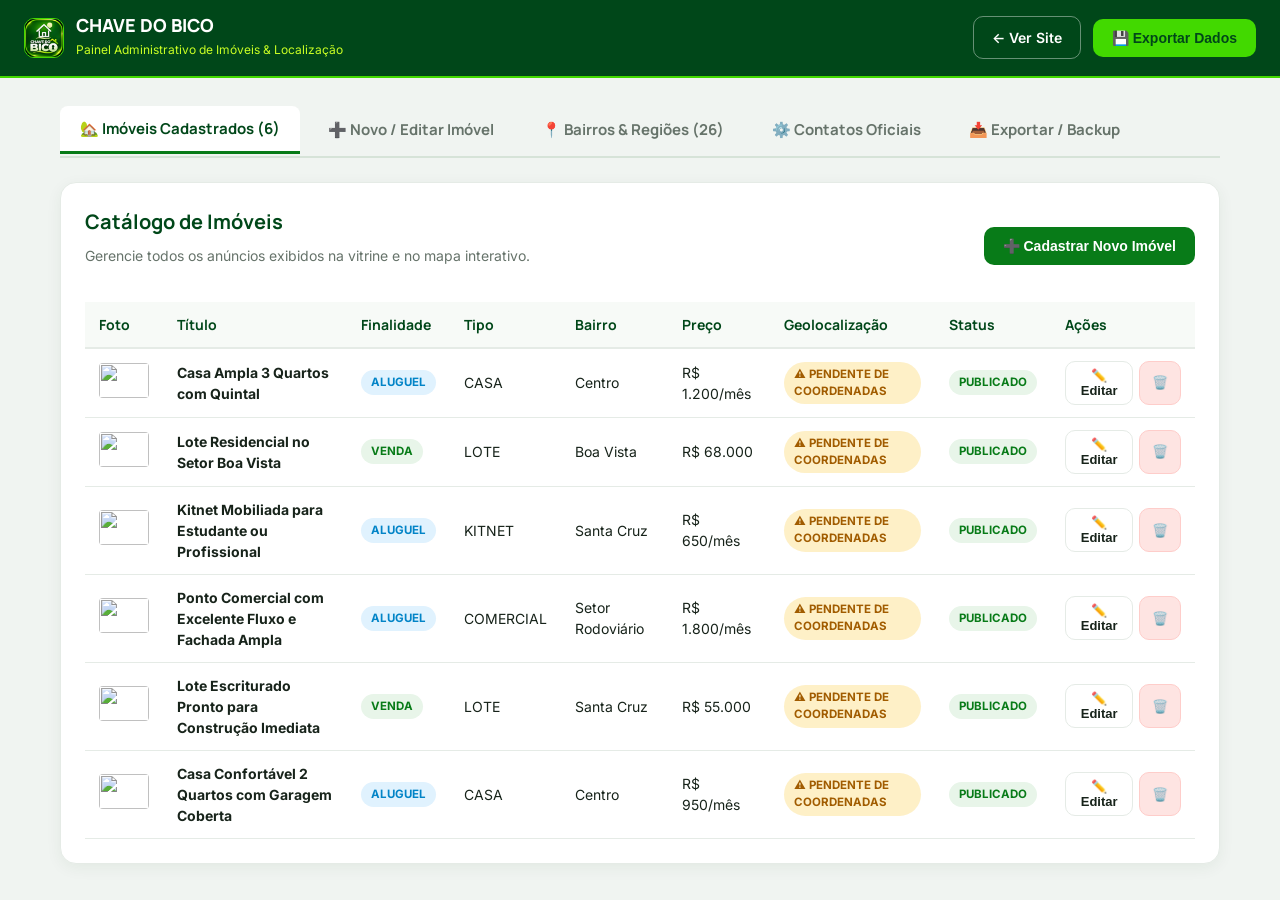
==== admin.html @ b58bea39 "feat: lancamento Chave do Bico - portal imobiliario completo" ====
<!DOCTYPE html>
<html lang="pt-BR">
<head>
  <meta charset="UTF-8">
  <meta name="viewport" content="width=device-width, initial-scale=1.0">
  <title>Painel Administrativo | CHAVE DO BICO</title>
  <meta name="robots" content="noindex, nofollow">
  <link rel="icon" type="image/jpeg" href="logo.jpg">

  <!-- Google Fonts: Manrope & Inter -->
  <link rel="preconnect" href="https://fonts.googleapis.com">
  <link rel="preconnect" href="https://fonts.gstatic.com" crossorigin>
  <link href="https://fonts.googleapis.com/css2?family=Inter:wght@400;500;600&family=Manrope:wght@600;700;800&display=swap" rel="stylesheet">

  <!-- Leaflet CSS para o mapa de marcação de coordenadas -->
  <link rel="stylesheet" href="https://unpkg.com/leaflet@1.9.4/dist/leaflet.css" crossorigin="">

  <style>
    :root {
      --brand-dark: #004719;
      --brand-primary: #087B18;
      --brand-accent: #42D900;
      --brand-accent-light: #C9FF24;
      --white: #FFFFFF;
      --surface-muted: #F7FAF7;
      --text-primary: #17231A;
      --text-secondary: #66736A;
      --border: #E5EBE6;
      --feedback-success: #087B18;
      --feedback-danger: #B42318;
      --feedback-warning: #A15C00;

      --font-heading: 'Manrope', -apple-system, BlinkMacSystemFont, 'Segoe UI', Roboto, sans-serif;
      --font-body: 'Inter', -apple-system, BlinkMacSystemFont, 'Segoe UI', Roboto, sans-serif;

      --radius-card: 16px;
      --radius-btn: 10px;
      --radius-input: 8px;
      --radius-pill: 9999px;
      --shadow-sm: 0 4px 16px rgba(0, 71, 25, 0.06);
      --shadow-hover: 0 12px 28px rgba(0, 71, 25, 0.12);
    }

    *, *::before, *::after { box-sizing: border-box; margin: 0; padding: 0; }
    body {
      font-family: var(--font-body);
      background-color: #F0F4F1;
      color: var(--text-primary);
      line-height: 1.5;
    }

    /* Topbar */
    .admin-header {
      background-color: var(--brand-dark);
      color: var(--white);
      padding: 16px 24px;
      display: flex;
      align-items: center;
      justify-content: space-between;
      border-bottom: 2px solid var(--brand-accent);
      position: sticky;
      top: 0;
      z-index: 1000;
    }
    .brand-group {
      display: flex;
      align-items: center;
      gap: 12px;
    }
    .brand-group img {
      width: 40px;
      height: 40px;
      border-radius: 10px;
      border: 1.5px solid var(--brand-accent);
    }
    .brand-group h1 {
      font-family: var(--font-heading);
      font-size: 18px;
      font-weight: 800;
      line-height: 1.1;
    }
    .brand-group span {
      font-size: 12px;
      color: var(--brand-accent-light);
    }
    .header-links {
      display: flex;
      gap: 12px;
      align-items: center;
    }

    /* Layout */
    .admin-container {
      max-width: 1200px;
      margin: 28px auto;
      padding: 0 20px;
    }

    /* Tabs */
    .admin-tabs {
      display: flex;
      gap: 8px;
      margin-bottom: 24px;
      border-bottom: 2px solid #D6E3D8;
      overflow-x: auto;
      padding-bottom: 2px;
    }
    .tab-btn {
      background: none;
      border: none;
      font-family: var(--font-heading);
      font-size: 15px;
      font-weight: 700;
      color: var(--text-secondary);
      padding: 12px 20px;
      cursor: pointer;
      border-radius: 8px 8px 0 0;
      transition: all 0.2s ease;
      white-space: nowrap;
    }
    .tab-btn:hover { color: var(--brand-primary); background-color: rgba(8, 123, 24, 0.05); }
    .tab-btn.active {
      color: var(--brand-dark);
      background-color: var(--white);
      border-bottom: 3px solid var(--brand-primary);
    }

    /* Panels */
    .tab-panel { display: none; }
    .tab-panel.active { display: block; }

    .card {
      background-color: var(--white);
      border-radius: var(--radius-card);
      border: 1px solid var(--border);
      padding: 24px;
      box-shadow: var(--shadow-sm);
      margin-bottom: 24px;
    }
    .card h2 {
      font-family: var(--font-heading);
      font-size: 20px;
      color: var(--brand-dark);
      margin-bottom: 8px;
    }
    .card p.sub {
      font-size: 14px;
      color: var(--text-secondary);
      margin-bottom: 20px;
    }

    /* Buttons */
    .btn {
      display: inline-flex;
      align-items: center;
      gap: 8px;
      padding: 10px 18px;
      font-size: 14px;
      font-weight: 600;
      border-radius: var(--radius-btn);
      border: 1px solid transparent;
      cursor: pointer;
      text-decoration: none;
      transition: all 0.2s ease;
    }
    .btn-primary { background-color: var(--brand-primary); color: var(--white); }
    .btn-primary:hover { background-color: #066313; }
    .btn-accent { background-color: var(--brand-accent); color: var(--brand-dark); font-weight: 700; }
    .btn-accent:hover { background-color: #3bcf00; }
    .btn-danger { background-color: #FEE4E2; color: var(--feedback-danger); border-color: #FECDCA; }
    .btn-danger:hover { background-color: var(--feedback-danger); color: var(--white); }
    .btn-outline { background: transparent; border-color: var(--border); color: var(--text-primary); }
    .btn-outline:hover { border-color: var(--brand-primary); color: var(--brand-primary); }
    .btn-sm { padding: 6px 12px; font-size: 13px; }

    /* Forms */
    .form-grid {
      display: grid;
      grid-template-columns: repeat(3, 1fr);
      gap: 16px;
      margin-bottom: 16px;
    }
    .form-group {
      display: flex;
      flex-direction: column;
      gap: 6px;
    }
    .form-group.col-span-2 { grid-column: span 2; }
    .form-group.col-span-3 { grid-column: span 3; }
    label {
      font-size: 13px;
      font-weight: 600;
      color: var(--text-primary);
    }
    input, select, textarea {
      padding: 10px 12px;
      font-size: 14px;
      font-family: inherit;
      border: 1.5px solid var(--border);
      border-radius: var(--radius-input);
      background-color: var(--surface-muted);
    }
    input:focus, select:focus, textarea:focus {
      outline: none;
      border-color: var(--brand-primary);
      background-color: var(--white);
    }
    .help-text {
      font-size: 12px;
      color: var(--text-secondary);
    }

    /* Map in Admin */
    #admin-map {
      width: 100%;
      height: 320px;
      border-radius: var(--radius-input);
      border: 1.5px solid var(--border);
      margin-top: 8px;
    }

    /* Table */
    .table-responsive {
      overflow-x: auto;
    }
    table {
      width: 100%;
      border-collapse: collapse;
      text-align: left;
      font-size: 14px;
    }
    th {
      background-color: var(--surface-muted);
      color: var(--brand-dark);
      font-family: var(--font-heading);
      font-weight: 700;
      padding: 12px 14px;
      border-bottom: 2px solid var(--border);
    }
    td {
      padding: 12px 14px;
      border-bottom: 1px solid var(--border);
      vertical-align: middle;
    }
    tr:hover td { background-color: #FAFDFB; }

    /* Badges */
    .badge {
      display: inline-block;
      padding: 4px 10px;
      border-radius: var(--radius-pill);
      font-size: 11.5px;
      font-weight: 700;
      text-transform: uppercase;
    }
    .badge-success { background-color: #E8F5E9; color: var(--brand-primary); }
    .badge-warning { background-color: #FEF0C7; color: var(--feedback-warning); }
    .badge-danger { background-color: #FEE4E2; color: var(--feedback-danger); }
    .badge-info { background-color: #E0F2FE; color: #0284C7; }

    /* Code export box */
    .code-box {
      width: 100%;
      height: 280px;
      font-family: 'Consolas', monospace;
      font-size: 12.5px;
      padding: 14px;
      background-color: #1A241C;
      color: #A3E635;
      border-radius: var(--radius-input);
      border: 1px solid var(--border);
      resize: vertical;
    }

    /* Toast */
    #toast {
      position: fixed;
      bottom: 24px;
      right: 24px;
      background-color: var(--brand-dark);
      color: var(--white);
      padding: 14px 22px;
      border-radius: 10px;
      border-left: 5px solid var(--brand-accent);
      box-shadow: var(--shadow-hover);
      display: none;
      z-index: 2000;
      font-weight: 600;
    }

    @media (max-width: 900px) {
      .form-grid { grid-template-columns: 1fr; }
      .form-group.col-span-2, .form-group.col-span-3 { grid-column: span 1; }
    }
  </style>
</head>
<body>

  <header class="admin-header">
    <div class="brand-group">
      <img src="logo.jpg" alt="Logo">
      <div>
        <h1>CHAVE DO BICO</h1>
        <span>Painel Administrativo de Imóveis & Localização</span>
      </div>
    </div>
    <div class="header-links">
      <a href="index.html" class="btn btn-outline" style="color: #fff; border-color: rgba(255,255,255,0.4);">
        ← Ver Site
      </a>
      <button type="button" class="btn btn-accent" id="btn-exportar-topo">
        💾 Exportar Dados
      </button>
    </div>
  </header>

  <main class="admin-container">
    <!-- Abas -->
    <nav class="admin-tabs" role="tablist">
      <button class="tab-btn active" data-tab="tab-imoveis">🏡 Imóveis Cadastrados (<span id="contagem-imoveis">0</span>)</button>
      <button class="tab-btn" data-tab="tab-novo">➕ Novo / Editar Imóvel</button>
      <button class="tab-btn" data-tab="tab-bairros">📍 Bairros & Regiões (<span id="contagem-bairros">0</span>)</button>
      <button class="tab-btn" data-tab="tab-config">⚙️ Contatos Oficiais</button>
      <button class="tab-btn" data-tab="tab-exportar">📥 Exportar / Backup</button>
    </nav>

    <!-- TAB 1: LISTA DE IMÓVEIS -->
    <section id="tab-imoveis" class="tab-panel active">
      <div class="card">
        <div style="display: flex; justify-content: space-between; align-items: center; margin-bottom: 16px; flex-wrap: wrap; gap: 12px;">
          <div>
            <h2>Catálogo de Imóveis</h2>
            <p class="sub">Gerencie todos os anúncios exibidos na vitrine e no mapa interativo.</p>
          </div>
          <button type="button" class="btn btn-primary" id="btn-abrir-novo">
            ➕ Cadastrar Novo Imóvel
          </button>
        </div>

        <div class="table-responsive">
          <table>
            <thead>
              <tr>
                <th>Foto</th>
                <th>Título</th>
                <th>Finalidade</th>
                <th>Tipo</th>
                <th>Bairro</th>
                <th>Preço</th>
                <th>Geolocalização</th>
                <th>Status</th>
                <th>Ações</th>
              </tr>
            </thead>
            <tbody id="tabela-imoveis-corpo"></tbody>
          </table>
        </div>
      </div>
    </section>

    <!-- TAB 2: NOVO / EDITAR IMÓVEL -->
    <section id="tab-novo" class="tab-panel">
      <div class="card">
        <h2 id="form-titulo">Cadastrar Novo Imóvel</h2>
        <p class="sub">Preencha os dados abaixo e clique no mapa para definir as coordenadas do imóvel.</p>

        <form id="form-imovel">
          <input type="hidden" id="imovel-id">

          <div class="form-grid">
            <div class="form-group col-span-2">
              <label for="campo-titulo">Título Descritivo do Imóvel *</label>
              <input type="text" id="campo-titulo" required placeholder="Ex: Casa Ampla 3 Quartos com Quintal">
            </div>

            <div class="form-group">
              <label for="campo-finalidade">Finalidade *</label>
              <select id="campo-finalidade" required>
                <option value="ALUGUEL">Aluguel</option>
                <option value="VENDA">Venda</option>
              </select>
            </div>

            <div class="form-group">
              <label for="campo-tipo">Tipo de Imóvel *</label>
              <select id="campo-tipo" required>
                <option value="CASA">Casa</option>
                <option value="APARTAMENTO">Apartamento</option>
                <option value="LOTE">Lote / Terreno</option>
                <option value="KITNET">Kitnet</option>
                <option value="COMERCIAL">Ponto Comercial</option>
              </select>
            </div>

            <div class="form-group">
              <label for="campo-bairro">Bairro em Augustinópolis *</label>
              <select id="campo-bairro" required></select>
            </div>

            <div class="form-group">
              <label for="campo-cidade">Cidade / UF</label>
              <input type="text" id="campo-cidade" value="Augustinópolis - TO" readonly>
            </div>

            <div class="form-group">
              <label for="campo-preco">Preço Exibido</label>
              <input type="text" id="campo-preco" placeholder="Ex: R$ 1.200/mês ou R$ 68.000">
            </div>

            <div class="form-group">
              <label for="campo-preco-numero">Valor Numérico (para filtros)</label>
              <input type="number" id="campo-preco-numero" placeholder="Ex: 1200 ou 68000" min="0">
              <span class="help-text">Opcional. Usado para filtros por faixa de preço.</span>
            </div>

            <div class="form-group">
              <label for="campo-exibir-preco">Exibir Preço Publicamente?</label>
              <select id="campo-exibir-preco">
                <option value="true">Sim, exibir preço</option>
                <option value="false">Não, sob consulta</option>
              </select>
            </div>

            <div class="form-group">
              <label for="campo-quartos">Quartos</label>
              <input type="number" id="campo-quartos" min="0" placeholder="Ex: 3 (ou deixe vazio)">
            </div>

            <div class="form-group">
              <label for="campo-banheiros">Banheiros</label>
              <input type="number" id="campo-banheiros" min="0" placeholder="Ex: 2">
            </div>

            <div class="form-group">
              <label for="campo-area">Área / Metragem</label>
              <input type="text" id="campo-area" placeholder="Ex: 140 m² ou 360 m² (12x30)">
            </div>

            <div class="form-group col-span-2">
              <label for="campo-imagem">URL da Fotografia Principal</label>
              <input type="url" id="campo-imagem" placeholder="https://exemplo.com/foto.jpg">
            </div>

            <div class="form-group">
              <label for="campo-publicado">Situação do Anúncio</label>
              <select id="campo-publicado">
                <option value="true">Publicado (Visível no site e mapa)</option>
                <option value="false">Rascunho / Pausado</option>
              </select>
            </div>

            <div class="form-group col-span-3">
              <label>Localização Geográfica no Mapa (Clique no mapa para marcar a posição):</label>
              <div id="admin-map"></div>
              <span class="help-text">Dica: Dê zoom no mapa e clique próximo ao local do imóvel para capturar as coordenadas automaticamente.</span>
            </div>

            <div class="form-group">
              <label for="campo-lat">Latitude</label>
              <input type="text" id="campo-lat" placeholder="Ex: -5.4686">
            </div>

            <div class="form-group">
              <label for="campo-lng">Longitude</label>
              <input type="text" id="campo-lng" placeholder="Ex: -47.8867">
            </div>

            <div class="form-group">
              <label for="campo-precisao">Política de Privacidade de Localização *</label>
              <select id="campo-precisao" required>
                <option value="aproximada">Aproximada (Recomendado — protege a privacidade do proprietário)</option>
                <option value="exata">Exata (Apenas se expressamente autorizado)</option>
              </select>
              <span class="help-text">Por padrão, a localização aproximada desenha um raio protetor sem revelar a casa exata.</span>
            </div>
          </div>

          <div style="display: flex; gap: 12px; margin-top: 12px;">
            <button type="submit" class="btn btn-primary" id="btn-salvar-imovel">💾 Salvar Imóvel</button>
            <button type="button" class="btn btn-outline" id="btn-cancelar-edicao">Cancelar</button>
          </div>
        </form>
      </div>
    </section>

    <!-- TAB 3: BAIRROS E REGIÕES -->
    <section id="tab-bairros" class="tab-panel">
      <div class="card">
        <h2>Bairros e Regiões de Augustinópolis</h2>
        <p class="sub">Organize as regiões e bairros disponíveis na busca e no guia de localidades.</p>

        <form id="form-novo-bairro" style="display: flex; gap: 12px; align-items: flex-end; margin-bottom: 24px; flex-wrap: wrap;">
          <div class="form-group" style="flex: 1; min-width: 200px;">
            <label for="novo-bairro-nome">Nome do Bairro</label>
            <input type="text" id="novo-bairro-nome" placeholder="Ex: Bairro Universitário" required>
          </div>
          <div class="form-group" style="width: 200px;">
            <label for="novo-bairro-regiao">Região</label>
            <select id="novo-bairro-regiao" required>
              <option value="sul">Região Sul</option>
              <option value="norte">Região Norte</option>
              <option value="oeste">Região Oeste</option>
              <option value="leste">Região Leste</option>
              <option value="a-validar">Localidades a validar</option>
            </select>
          </div>
          <button type="submit" class="btn btn-primary">➕ Adicionar Bairro</button>
        </form>

        <div class="table-responsive">
          <table>
            <thead>
              <tr>
                <th>Bairro</th>
                <th>Região</th>
                <th>Status</th>
                <th>Ações</th>
              </tr>
            </thead>
            <tbody id="tabela-bairros-corpo"></tbody>
          </table>
        </div>
      </div>
    </section>

    <!-- TAB 4: CONTATOS OFICIAIS -->
    <section id="tab-config" class="tab-panel">
      <div class="card">
        <h2>Dados Institucionais e Contato Oficial</h2>
        <p class="sub">Centralize as informações oficiais da marca CHAVE DO BICO que aparecem em todo o site.</p>

        <form id="form-config">
          <div class="form-grid">
            <div class="form-group">
              <label for="cfg-whatsapp">WhatsApp Oficial (somente dígitos)</label>
              <input type="text" id="cfg-whatsapp" required>
              <span class="help-text">Ex: 5563999630980</span>
            </div>
            <div class="form-group">
              <label for="cfg-whatsapp-txt">WhatsApp Exibição Formatada</label>
              <input type="text" id="cfg-whatsapp-txt" required>
              <span class="help-text">Ex: (63) 99963-0980</span>
            </div>
            <div class="form-group">
              <label for="cfg-email">E-mail Oficial</label>
              <input type="email" id="cfg-email" required>
            </div>
            <div class="form-group">
              <label for="cfg-cidade">Cidade de Atuação</label>
              <input type="text" id="cfg-cidade" required>
            </div>
            <div class="form-group">
              <label for="cfg-regiao">Região Geográfica</label>
              <input type="text" id="cfg-regiao" required>
            </div>
          </div>
          <button type="submit" class="btn btn-primary">💾 Salvar Configurações</button>
        </form>
      </div>
    </section>

    <!-- TAB 5: EXPORTAR E BACKUP -->
    <section id="tab-exportar" class="tab-panel">
      <div class="card">
        <h2>Exportação de Dados (`site-data.js`)</h2>
        <p class="sub">
          Como este site opera em modo estático de alta performance, todas as alterações podem ser salvas no <strong>localStorage</strong> do seu navegador e baixadas como o arquivo oficial <code>data/site-data.js</code>.
        </p>

        <div style="display: flex; gap: 12px; margin-bottom: 16px;">
          <button type="button" class="btn btn-primary" id="btn-baixar-js">📥 Baixar Arquivo site-data.js</button>
          <button type="button" class="btn btn-outline" id="btn-copiar-js">📋 Copiar Código</button>
          <button type="button" class="btn btn-danger" id="btn-resetar-padrao" style="margin-left: auto;">⚠️ Restaurar Padrões</button>
        </div>

        <textarea class="code-box" id="codigo-exportacao" readonly></textarea>
      </div>
    </section>
  </main>

  <div id="toast">Alterações salvas com sucesso!</div>

  <!-- Leaflet JS -->
  <script src="https://unpkg.com/leaflet@1.9.4/dist/leaflet.js" crossorigin=""></script>
  <!-- Dados Base do Site -->
  <script src="data/site-data.js"></script>

  <script>
    // Recupera dados do localStorage ou usa o site-data.js inicial
    let DB = null;
    const STORAGE_KEY = 'CHAVE_DO_BICO_LOCAL_DATA';

    function carregarDados() {
      const salvo = localStorage.getItem(STORAGE_KEY);
      if (salvo) {
        try {
          DB = JSON.parse(salvo);
        } catch(e) {
          DB = window.CHAVE_DO_BICO_DATA;
        }
      } else {
        DB = window.CHAVE_DO_BICO_DATA;
      }
    }

    function salvarDados(silencioso = false) {
      localStorage.setItem(STORAGE_KEY, JSON.stringify(DB));
      gerarExportacao();
      atualizarContadores();
      if (!silencioso) {
        mostrarToast('Alterações salvas no navegador!');
      }
    }

    function mostrarToast(msg) {
      const t = document.getElementById('toast');
      t.textContent = msg;
      t.style.display = 'block';
      setTimeout(() => { t.style.display = 'none'; }, 3000);
    }

    // Inicialização do Mapa Administrativo
    let adminMap = null;
    let adminMarker = null;

    function initAdminMap() {
      if (adminMap) return;
      const centro = DB.config.mapaCentro || { lat: -5.4686, lng: -47.8867, zoom: 14 };
      adminMap = L.map('admin-map').setView([centro.lat, centro.lng], 14);

      L.tileLayer('https://{s}.tile.openstreetmap.org/{z}/{x}/{y}.png', {
        maxZoom: 19,
        attribution: '&copy; OpenStreetMap'
      }).addTo(adminMap);

      adminMap.on('click', function(e) {
        const lat = e.latlng.lat.toFixed(6);
        const lng = e.latlng.lng.toFixed(6);
        document.getElementById('campo-lat').value = lat;
        document.getElementById('campo-lng').value = lng;
        posicionarMarcador(lat, lng);
      });
    }

    function posicionarMarcador(lat, lng) {
      if (!adminMap) return;
      if (adminMarker) adminMap.removeLayer(adminMarker);
      adminMarker = L.marker([lat, lng]).addTo(adminMap);
      adminMap.panTo([lat, lng]);
    }

    // Navegação por Abas
    document.querySelectorAll('.tab-btn').forEach(btn => {
      btn.addEventListener('click', () => {
        document.querySelectorAll('.tab-btn').forEach(b => b.classList.remove('active'));
        document.querySelectorAll('.tab-panel').forEach(p => p.classList.remove('active'));
        btn.classList.add('active');
        const targetId = btn.getAttribute('data-tab');
        document.getElementById(targetId).classList.add('active');

        if (targetId === 'tab-novo') {
          setTimeout(() => {
            initAdminMap();
            adminMap.invalidateSize();
          }, 150);
        }
      });
    });

    document.getElementById('btn-abrir-novo').addEventListener('click', () => {
      limparFormularioImovel();
      document.querySelector('[data-tab="tab-novo"]').click();
    });

    // Renderizar Tabela de Imóveis
    function renderTabelaImoveis() {
      const corpo = document.getElementById('tabela-imoveis-corpo');
      corpo.innerHTML = '';

      DB.imoveis.forEach(imovel => {
        const temCoord = imovel.latitude && imovel.longitude;
        const tr = document.createElement('tr');
        tr.innerHTML = `
          <td><img src="${imovel.imagem || 'logo.jpg'}" style="width: 50px; height: 35px; object-fit: cover; border-radius: 4px;"></td>
          <td><strong>${imovel.titulo}</strong></td>
          <td><span class="badge ${imovel.finalidade === 'VENDA' ? 'badge-success' : 'badge-info'}">${imovel.finalidade}</span></td>
          <td>${imovel.tipo}</td>
          <td>${imovel.bairro}</td>
          <td>${imovel.preco || 'Sob consulta'}</td>
          <td>
            ${temCoord 
              ? `<span class="badge badge-success">📍 ${imovel.precisaoLocalizacao === 'exata' ? 'Exata' : 'Aproximada'}</span>`
              : `<span class="badge badge-warning">⚠️ Pendente de Coordenadas</span>`}
          </td>
          <td>
            <span class="badge ${imovel.publicado !== false ? 'badge-success' : 'badge-danger'}">
              ${imovel.publicado !== false ? 'Publicado' : 'Pausado'}
            </span>
          </td>
          <td>
            <div style="display: flex; gap: 6px;">
              <button type="button" class="btn btn-outline btn-sm" onclick="editarImovel(${imovel.id})">✏️ Editar</button>
              <button type="button" class="btn btn-danger btn-sm" onclick="excluirImovel(${imovel.id})">🗑️</button>
            </div>
          </td>
        `;
        corpo.appendChild(tr);
      });
      atualizarContadores();
    }

    // Preencher Select de Bairros no Form
    function popularSelectBairros() {
      const select = document.getElementById('campo-bairro');
      select.innerHTML = '<option value="">Selecione o bairro...</option>';
      DB.bairros.filter(b => b.ativo !== false).sort((a,b) => a.nome.localeCompare(b.nome)).forEach(b => {
        const opt = document.createElement('option');
        opt.value = b.nome;
        opt.textContent = b.nome;
        select.appendChild(opt);
      });
    }

    // Formulário de Imóvel (Salvar / Editar)
    document.getElementById('form-imovel').addEventListener('submit', function(e) {
      e.preventDefault();
      const id = document.getElementById('imovel-id').value;
      const latVal = document.getElementById('campo-lat').value.trim();
      const lngVal = document.getElementById('campo-lng').value.trim();

      const dados = {
        titulo: document.getElementById('campo-titulo').value.trim(),
        finalidade: document.getElementById('campo-finalidade').value,
        tipo: document.getElementById('campo-tipo').value,
        bairro: document.getElementById('campo-bairro').value,
        cidade: 'Augustinópolis - TO',
        preco: document.getElementById('campo-preco').value.trim(),
        precoNumero: document.getElementById('campo-preco-numero').value ? Number(document.getElementById('campo-preco-numero').value) : null,
        exibirPreco: document.getElementById('campo-exibir-preco').value === 'true',
        quartos: document.getElementById('campo-quartos').value ? Number(document.getElementById('campo-quartos').value) : null,
        banheiros: document.getElementById('campo-banheiros').value ? Number(document.getElementById('campo-banheiros').value) : null,
        area: document.getElementById('campo-area').value.trim(),
        imagem: document.getElementById('campo-imagem').value.trim() || 'https://images.unsplash.com/photo-1568605117036-5fe5e7bab0b7?auto=format&fit=crop&w=800&q=80',
        publicado: document.getElementById('campo-publicado').value === 'true',
        latitude: latVal ? Number(latVal) : null,
        longitude: lngVal ? Number(lngVal) : null,
        precisaoLocalizacao: document.getElementById('campo-precisao').value
      };

      if (id) {
        const idx = DB.imoveis.findIndex(i => String(i.id) === String(id));
        if (idx >= 0) {
          DB.imoveis[idx] = { ...DB.imoveis[idx], ...dados };
        }
      } else {
        DB.imoveis.unshift({
          id: Date.now(),
          ...dados
        });
      }

      salvarDados();
      renderTabelaImoveis();
      limparFormularioImovel();
      document.querySelector('[data-tab="tab-imoveis"]').click();
    });

    window.editarImovel = function(id) {
      const imovel = DB.imoveis.find(i => String(i.id) === String(id));
      if (!imovel) return;

      document.getElementById('imovel-id').value = imovel.id;
      document.getElementById('form-titulo').textContent = `Editar Imóvel #${imovel.id}`;
      document.getElementById('campo-titulo').value = imovel.titulo || '';
      document.getElementById('campo-finalidade').value = imovel.finalidade || 'ALUGUEL';
      document.getElementById('campo-tipo').value = imovel.tipo || 'CASA';
      document.getElementById('campo-bairro').value = imovel.bairro || '';
      document.getElementById('campo-preco').value = imovel.preco || '';
      document.getElementById('campo-preco-numero').value = imovel.precoNumero || '';
      document.getElementById('campo-exibir-preco').value = String(imovel.exibirPreco !== false);
      document.getElementById('campo-quartos').value = imovel.quartos || '';
      document.getElementById('campo-banheiros').value = imovel.banheiros || '';
      document.getElementById('campo-area').value = imovel.area || '';
      document.getElementById('campo-imagem').value = imovel.imagem || '';
      document.getElementById('campo-publicado').value = String(imovel.publicado !== false);
      document.getElementById('campo-lat').value = imovel.latitude || '';
      document.getElementById('campo-lng').value = imovel.longitude || '';
      document.getElementById('campo-precisao').value = imovel.precisaoLocalizacao || 'aproximada';

      document.querySelector('[data-tab="tab-novo"]').click();

      setTimeout(() => {
        if (imovel.latitude && imovel.longitude) {
          posicionarMarcador(imovel.latitude, imovel.longitude);
        }
      }, 200);
    };

    window.excluirImovel = function(id) {
      if (confirm('Deseja realmente excluir este anúncio?')) {
        DB.imoveis = DB.imoveis.filter(i => String(i.id) !== String(id));
        salvarDados();
        renderTabelaImoveis();
      }
    };

    function limparFormularioImovel() {
      document.getElementById('form-imovel').reset();
      document.getElementById('imovel-id').value = '';
      document.getElementById('form-titulo').textContent = 'Cadastrar Novo Imóvel';
      if (adminMarker && adminMap) {
        adminMap.removeLayer(adminMarker);
        adminMarker = null;
      }
    }
    document.getElementById('btn-cancelar-edicao').addEventListener('click', () => {
      limparFormularioImovel();
      document.querySelector('[data-tab="tab-imoveis"]').click();
    });

    // Bairros
    function renderTabelaBairros() {
      const corpo = document.getElementById('tabela-bairros-corpo');
      corpo.innerHTML = '';
      DB.bairros.forEach(b => {
        const tr = document.createElement('tr');
        tr.innerHTML = `
          <td><strong>${b.nome}</strong></td>
          <td>${b.regiao.toUpperCase()}</td>
          <td><span class="badge ${b.ativo !== false ? 'badge-success' : 'badge-danger'}">${b.ativo !== false ? 'Ativo' : 'Inativo'}</span></td>
          <td>
            <button type="button" class="btn btn-outline btn-sm" onclick="toggleBairro('${b.id}')">
              ${b.ativo !== false ? 'Desativar' : 'Ativar'}
            </button>
          </td>
        `;
        corpo.appendChild(tr);
      });
      atualizarContadores();
    }

    window.toggleBairro = function(id) {
      const b = DB.bairros.find(x => x.id === id);
      if (b) {
        b.ativo = (b.ativo === false) ? true : false;
        salvarDados();
        renderTabelaBairros();
        popularSelectBairros();
      }
    };

    document.getElementById('form-novo-bairro').addEventListener('submit', function(e) {
      e.preventDefault();
      const nome = document.getElementById('novo-bairro-nome').value.trim();
      const regiao = document.getElementById('novo-bairro-regiao').value;
      if (!nome) return;

      const id = nome.toLowerCase().normalize('NFD').replace(/[\u0300-\u036f]/g, '').replace(/[^a-z0-9]/g, '-');
      DB.bairros.push({
        id: id,
        nome: nome,
        regiao: regiao,
        ativo: true,
        validado: true
      });
      salvarDados();
      renderTabelaBairros();
      popularSelectBairros();
      document.getElementById('novo-bairro-nome').value = '';
    });

    // Configurações
    function carregarConfiguracoes() {
      const cfg = DB.config;
      document.getElementById('cfg-whatsapp').value = cfg.whatsappNumero || '';
      document.getElementById('cfg-whatsapp-txt').value = cfg.whatsappExibicao || '';
      document.getElementById('cfg-email').value = cfg.email || '';
      document.getElementById('cfg-cidade').value = cfg.cidade || '';
      document.getElementById('cfg-regiao').value = cfg.regiaoGeografica || '';
    }

    document.getElementById('form-config').addEventListener('submit', function(e) {
      e.preventDefault();
      DB.config.whatsappNumero = document.getElementById('cfg-whatsapp').value.trim();
      DB.config.whatsappExibicao = document.getElementById('cfg-whatsapp-txt').value.trim();
      DB.config.email = document.getElementById('cfg-email').value.trim();
      DB.config.cidade = document.getElementById('cfg-cidade').value.trim();
      DB.config.regiaoGeografica = document.getElementById('cfg-regiao').value.trim();
      salvarDados();
    });

    // Exportação
    function gerarExportacao() {
      const json = JSON.stringify(DB, null, 2);
      const jsCode = `/* ==========================================================================
   CHAVE DO BICO — DADOS CENTRALIZADOS DO SITE
   Gerado automaticamente pelo Painel Administrativo em ${new Date().toLocaleString('pt-BR')}
   ========================================================================== */
window.CHAVE_DO_BICO_DATA = ${json};
`;
      document.getElementById('codigo-exportacao').value = jsCode;
    }

    document.getElementById('btn-exportar-topo').addEventListener('click', () => {
      document.querySelector('[data-tab="tab-exportar"]').click();
    });

    document.getElementById('btn-copiar-js').addEventListener('click', () => {
      const txt = document.getElementById('codigo-exportacao');
      txt.select();
      navigator.clipboard.writeText(txt.value);
      mostrarToast('Código copiado para a área de transferência!');
    });

    document.getElementById('btn-baixar-js').addEventListener('click', () => {
      const blob = new Blob([document.getElementById('codigo-exportacao').value], { type: 'application/javascript;charset=utf-8' });
      const a = document.createElement('a');
      a.href = URL.createObjectURL(blob);
      a.download = 'site-data.js';
      a.click();
      mostrarToast('Download iniciado! Salve na pasta data/site-data.js');
    });

    document.getElementById('btn-resetar-padrao').addEventListener('click', () => {
      if (confirm('Atenção: deseja restaurar os dados originais?')) {
        localStorage.removeItem(STORAGE_KEY);
        carregarDados();
        renderTabelaImoveis();
        renderTabelaBairros();
        carregarConfiguracoes();
        gerarExportacao();
        mostrarToast('Dados restaurados para o padrão.');
      }
    });

    function atualizarContadores() {
      document.getElementById('contagem-imoveis').textContent = DB.imoveis.length;
      document.getElementById('contagem-bairros').textContent = DB.bairros.length;
    }

    // Inicialização
    carregarDados();
    renderTabelaImoveis();
    renderTabelaBairros();
    popularSelectBairros();
    carregarConfiguracoes();
    gerarExportacao();
  </script>
</body>
</html>
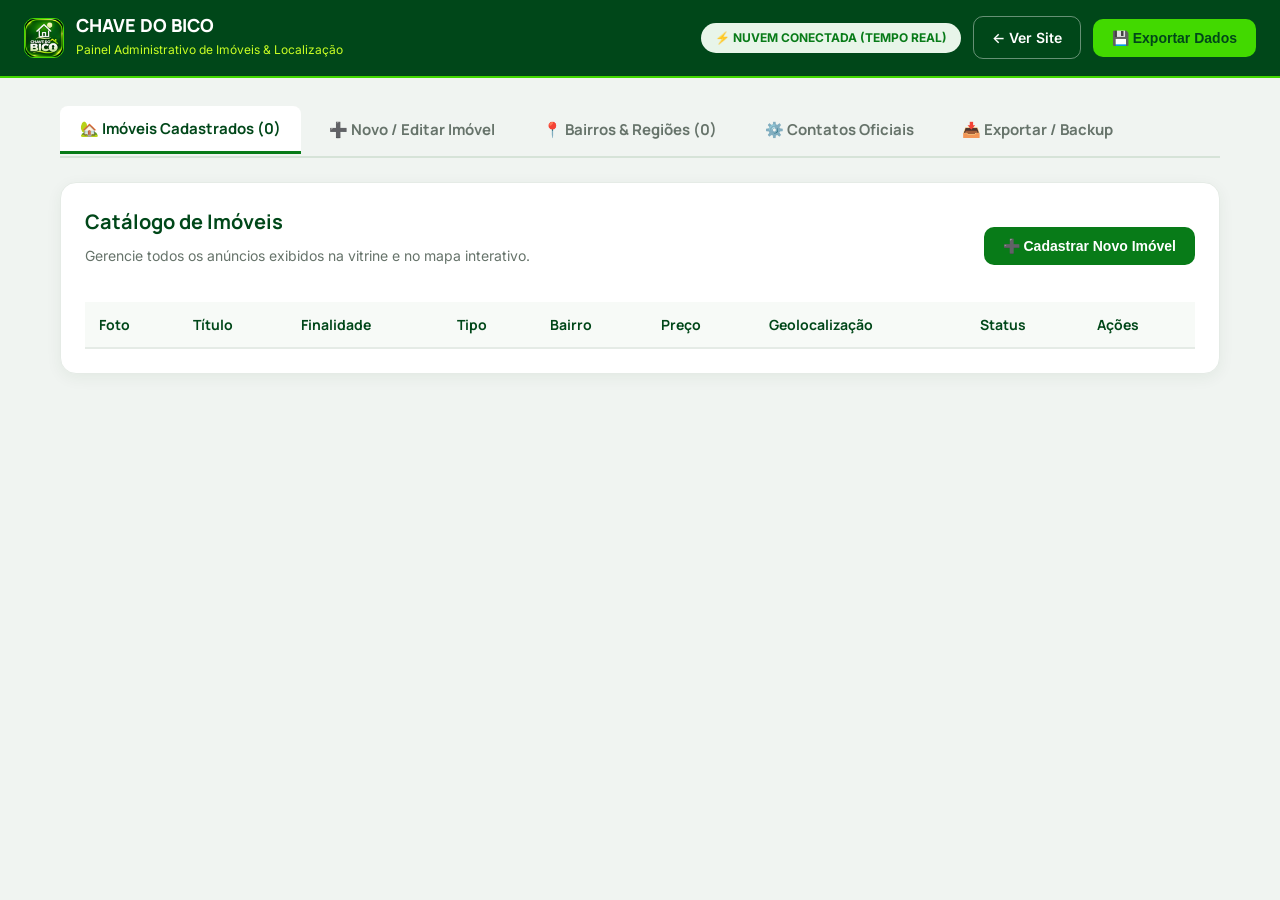
==== commit fe405489: "feat: integracao Firebase Firestore em tempo real e upload de fotos no admin" ====
--- a/admin.html
+++ b/admin.html
@@ -305,6 +305,9 @@
       </div>
     </div>
     <div class="header-links">
+      <span id="firebase-status-badge" class="badge badge-success" style="display:inline-flex; align-items:center; gap:6px; font-size:12px; padding:6px 14px;">
+        ⚡ Nuvem Conectada (Tempo Real)
+      </span>
       <a href="index.html" class="btn btn-outline" style="color: #fff; border-color: rgba(255,255,255,0.4);">
         ← Ver Site
       </a>
@@ -437,8 +440,32 @@
             </div>
 
             <div class="form-group col-span-2">
-              <label for="campo-imagem">URL da Fotografia Principal</label>
-              <input type="url" id="campo-imagem" placeholder="https://exemplo.com/foto.jpg">
+              <label>Fotografia Principal do Imóvel *</label>
+              <div style="display: flex; gap: 12px; align-items: center; flex-wrap: wrap; margin-bottom: 8px;">
+                <input type="file" id="campo-foto-file" accept="image/*" style="display: none;">
+                <button type="button" class="btn btn-primary btn-sm" id="btn-escolher-foto" onclick="document.getElementById('campo-foto-file').click()">
+                  📷 Escolher Foto do Celular / Computador
+                </button>
+                <span id="nome-foto-selecionada" style="font-size: 13px; color: var(--text-secondary);">Nenhum arquivo novo selecionado</span>
+              </div>
+
+              <!-- Pré-visualização da Foto -->
+              <div id="foto-preview-wrapper" style="display: none; margin-bottom: 10px;">
+                <div style="position: relative; display: inline-block;">
+                  <img id="foto-preview-img" src="" alt="Prévia da foto" style="max-height: 150px; max-width: 100%; border-radius: 8px; border: 2px solid var(--brand-accent); object-fit: cover;">
+                  <button type="button" id="btn-remover-foto" style="position: absolute; top: -8px; right: -8px; background: #B42318; color: #fff; border: none; border-radius: 50%; width: 24px; height: 24px; cursor: pointer; font-size: 12px; font-weight: bold;">✕</button>
+                </div>
+              </div>
+
+              <!-- Barra de Progresso de Upload para o Firebase Storage -->
+              <div id="upload-progress-container" style="display: none; margin-bottom: 10px;">
+                <div style="height: 8px; width: 100%; background: #e2e8f0; border-radius: 9999px; overflow: hidden; margin-bottom: 4px;">
+                  <div id="upload-progress-bar" style="height: 100%; width: 0%; background: var(--brand-accent); transition: width 0.2s ease;"></div>
+                </div>
+                <span id="upload-progress-text" style="font-size: 12px; color: var(--brand-primary); font-weight: 700;">Enviando foto para a nuvem... 0%</span>
+              </div>
+
+              <input type="url" id="campo-imagem" placeholder="Ou se preferir, cole o link direto de uma imagem aqui...">
             </div>
 
             <div class="form-group">
@@ -584,6 +611,12 @@
   <script src="https://unpkg.com/leaflet@1.9.4/dist/leaflet.js" crossorigin=""></script>
   <!-- Dados Base do Site -->
   <script src="data/site-data.js"></script>
+
+  <!-- Firebase SDKs (Compat) & Sincronização em Tempo Real -->
+  <script src="https://www.gstatic.com/firebasejs/10.8.0/firebase-app-compat.js"></script>
+  <script src="https://www.gstatic.com/firebasejs/10.8.0/firebase-firestore-compat.js"></script>
+  <script src="https://www.gstatic.com/firebasejs/10.8.0/firebase-storage-compat.js"></script>
+  <script src="assets/js/firebase-sync.js"></script>
 
   <script>
     // Recupera dados do localStorage ou usa o site-data.js inicial
@@ -721,8 +754,194 @@
       });
     }
 
-    // Formulário de Imóvel (Salvar / Editar)
-    document.getElementById('form-imovel').addEventListener('submit', function(e) {
+    // Preview da Foto Selecionada
+    let arquivoFotoSelecionada = null;
+    document.getElementById('campo-foto-file').addEventListener('change', function(e) {
+      const file = e.target.files && e.target.files[0];
+      if (file) {
+        arquivoFotoSelecionada = file;
+        document.getElementById('nome-foto-selecionada').textContent = file.name;
+        const reader = new FileReader();
+        reader.onload = function(evt) {
+          document.getElementById('foto-preview-img').src = evt.target.result;
+          document.getElementById('foto-preview-wrapper').style.display = 'block';
+        };
+        reader.readAsDataURL(file);
+      }
+    });
+
+    document.getElementById('btn-remover-foto').addEventListener('click', function() {
+      arquivoFotoSelecionada = null;
+      document.getElementById('campo-foto-file').value = '';
+      document.getElementById('nome-foto-selecionada').textContent = 'Nenhum arquivo novo selecionado';
+      document.getElementById('foto-preview-wrapper').style.display = 'none';
+      document.getElementById('foto-preview-img').src = '';
+    });
+
+    // Alternar Situação do Imóvel (Alugado / Pausado ou Disponível)
+    window.togglePublicadoImovel = async function(id, novoStatus) {
+      try {
+        if (window.CDB_FIREBASE) {
+          await window.CDB_FIREBASE.alternarStatusImovel(id, novoStatus);
+          mostrarToast(novoStatus ? 'Imóvel REATIVADO no site!' : 'Imóvel marcado como ALUGADO (removido do site público)!');
+        } else {
+          const imovel = DB.imoveis.find(i => String(i.id) === String(id));
+          if (imovel) {
+            imovel.publicado = novoStatus;
+            salvarDados();
+            renderTabelaImoveis();
+          }
+        }
+      } catch (err) {
+        alert('Erro ao alterar status: ' + err.message);
+      }
+    };
+
+    // Excluir Imóvel definitivamente do Firebase
+    window.excluirImovelFirebase = async function(id) {
+      if (confirm('Deseja realmente EXCLUIR este anúncio definitivamente do banco de dados?')) {
+        try {
+          if (window.CDB_FIREBASE) {
+            await window.CDB_FIREBASE.excluirImovel(id);
+            mostrarToast('Imóvel excluído da nuvem com sucesso!');
+          } else {
+            DB.imoveis = DB.imoveis.filter(i => String(i.id) !== String(id));
+            salvarDados();
+            renderTabelaImoveis();
+          }
+        } catch (err) {
+          alert('Erro ao excluir imóvel: ' + err.message);
+        }
+      }
+    };
+
+    // Formulário de Imóvel (Salvar / Editar no Firebase)
+    document.getElementById('form-imovel').addEventListener('submit', async function(e) {
+      e.preventDefault();
+      const btnSalvar = document.getElementById('btn-salvar-imovel');
+      btnSalvar.disabled = true;
+      btnSalvar.textContent = 'Salvando na nuvem...';
+
+      const id = document.getElementById('imovel-id').value;
+      const latVal = document.getElementById('campo-lat').value.trim();
+      const lngVal = document.getElementById('campo-lng').value.trim();
+
+      const dados = {
+        id: id ? String(id) : String(Date.now()),
+        titulo: document.getElementById('campo-titulo').value.trim(),
+        finalidade: document.getElementById('campo-finalidade').value,
+        tipo: document.getElementById('campo-tipo').value,
+        bairro: document.getElementById('campo-bairro').value,
+        cidade: 'Augustinópolis - TO',
+        preco: document.getElementById('campo-preco').value.trim(),
+        precoNumero: document.getElementById('campo-preco-numero').value ? Number(document.getElementById('campo-preco-numero').value) : null,
+        exibirPreco: document.getElementById('campo-exibir-preco').value === 'true',
+        quartos: document.getElementById('campo-quartos').value ? Number(document.getElementById('campo-quartos').value) : null,
+        banheiros: document.getElementById('campo-banheiros').value ? Number(document.getElementById('campo-banheiros').value) : null,
+        area: document.getElementById('campo-area').value.trim(),
+        imagem: document.getElementById('campo-imagem').value.trim() || 'https://images.unsplash.com/photo-1568605117036-5fe5e7bab0b7?auto=format&fit=crop&w=800&q=80',
+        publicado: document.getElementById('campo-publicado').value === 'true',
+        latitude: latVal ? Number(latVal) : null,
+        longitude: lngVal ? Number(lngVal) : null,
+        precisaoLocalizacao: document.getElementById('campo-precisao').value
+      };
+
+      try {
+        const progressBox = document.getElementById('upload-progress-container');
+        const progressBar = document.getElementById('upload-progress-bar');
+        const progressText = document.getElementById('upload-progress-text');
+
+        if (arquivoFotoSelecionada) {
+          progressBox.style.display = 'block';
+        }
+
+        if (window.CDB_FIREBASE) {
+          await window.CDB_FIREBASE.salvarImovel(dados, arquivoFotoSelecionada, function(pct) {
+            progressBar.style.width = pct.toFixed(0) + '%';
+            progressText.textContent = 'Enviando foto para a nuvem... ' + pct.toFixed(0) + '%';
+          });
+          mostrarToast('✅ Imóvel publicado na nuvem em tempo real!');
+        } else {
+          salvarDados();
+        }
+
+        // Limpa estado do formulário e retorna à aba de imóveis
+        limparFormularioImovel();
+        arquivoFotoSelecionada = null;
+        document.getElementById('nome-foto-selecionada').textContent = 'Nenhum arquivo novo selecionado';
+        document.getElementById('foto-preview-wrapper').style.display = 'none';
+        progressBox.style.display = 'none';
+        progressBar.style.width = '0%';
+
+        document.querySelector('[data-tab="tab-imoveis"]').click();
+      } catch (err) {
+        alert('Erro ao salvar imóvel: ' + err.message);
+      } finally {
+        btnSalvar.disabled = false;
+        btnSalvar.textContent = '💾 Salvar Imóvel';
+      }
+    });
+
+    // Renderização Atualizada da Tabela com Ações em Tempo Real (Pausar/Alugado, Editar, Excluir)
+    function renderTabelaImoveis() {
+      const corpo = document.getElementById('tabela-imoveis-corpo');
+      corpo.innerHTML = '';
+
+      if (!DB.imoveis || DB.imoveis.length === 0) {
+        corpo.innerHTML = '<tr><td colspan="9" style="text-align: center; padding: 30px; color: var(--text-secondary);">Nenhum imóvel cadastrado ainda. Clique em "Cadastrar Novo Imóvel".</td></tr>';
+        atualizarContadores();
+        return;
+      }
+
+      DB.imoveis.forEach(imovel => {
+        const temCoord = imovel.latitude && imovel.longitude;
+        const estaPublicado = imovel.publicado !== false;
+        const tr = document.createElement('tr');
+        tr.innerHTML = `
+          <td><img src="${imovel.imagem || 'logo.jpg'}" style="width: 50px; height: 36px; object-fit: cover; border-radius: 6px;"></td>
+          <td><strong>${imovel.titulo}</strong></td>
+          <td><span class="badge ${imovel.finalidade === 'VENDA' ? 'badge-success' : 'badge-info'}">${imovel.finalidade}</span></td>
+          <td>${imovel.tipo}</td>
+          <td>${imovel.bairro}</td>
+          <td>${imovel.preco || 'Sob consulta'}</td>
+          <td>
+            ${temCoord 
+              ? `<span class="badge badge-success">📍 ${imovel.precisaoLocalizacao === 'exata' ? 'Exata' : 'Aproximada'}</span>`
+              : `<span class="badge badge-warning">⚠️ Sem Coordenadas</span>`}
+          </td>
+          <td>
+            <span class="badge ${estaPublicado ? 'badge-success' : 'badge-danger'}">
+              ${estaPublicado ? 'Disponível' : 'Alugado / Pausado'}
+            </span>
+          </td>
+          <td>
+            <div style="display: flex; gap: 6px; align-items: center; flex-wrap: wrap;">
+              <button type="button" class="btn btn-outline btn-sm" onclick="editarImovel('${imovel.id}')" title="Editar dados">✏️ Editar</button>
+              ${estaPublicado 
+                ? `<button type="button" class="btn btn-outline btn-sm" onclick="togglePublicadoImovel('${imovel.id}', false)" title="Marcar como alugado/pausado (oculta do site)">⏸️ Alugado</button>`
+                : `<button type="button" class="btn btn-primary btn-sm" onclick="togglePublicadoImovel('${imovel.id}', true)" title="Reativar anúncio (volta a aparecer no site)">▶️ Reativar</button>`}
+              <button type="button" class="btn btn-danger btn-sm" onclick="excluirImovelFirebase('${imovel.id}')" title="Excluir permanentemente">🗑️</button>
+            </div>
+          </td>
+        `;
+        corpo.appendChild(tr);
+      });
+      atualizarContadores();
+    }
+
+    // Inicialização da Escuta em Tempo Real do Firestore no Admin
+    function iniciarSincronizacaoNuvemAdmin() {
+      if (window.CDB_FIREBASE) {
+        window.CDB_FIREBASE.ouvirImoveis(function(imoveisNuvem) {
+          DB.imoveis = imoveisNuvem;
+          renderTabelaImoveis();
+          console.log('[Admin] Imóveis atualizados em tempo real via Firestore:', imoveisNuvem.length);
+        });
+      }
+    }
+
+    // Formulário de Imóvel Antigo Desativado
+    const _dummySubmit = function() {
       e.preventDefault();
       const id = document.getElementById('imovel-id').value;
       const latVal = document.getElementById('campo-lat').value.trim();
@@ -941,6 +1160,7 @@
     // Inicialização
     carregarDados();
     renderTabelaImoveis();
+    iniciarSincronizacaoNuvemAdmin();
     renderTabelaBairros();
     popularSelectBairros();
     carregarConfiguracoes();
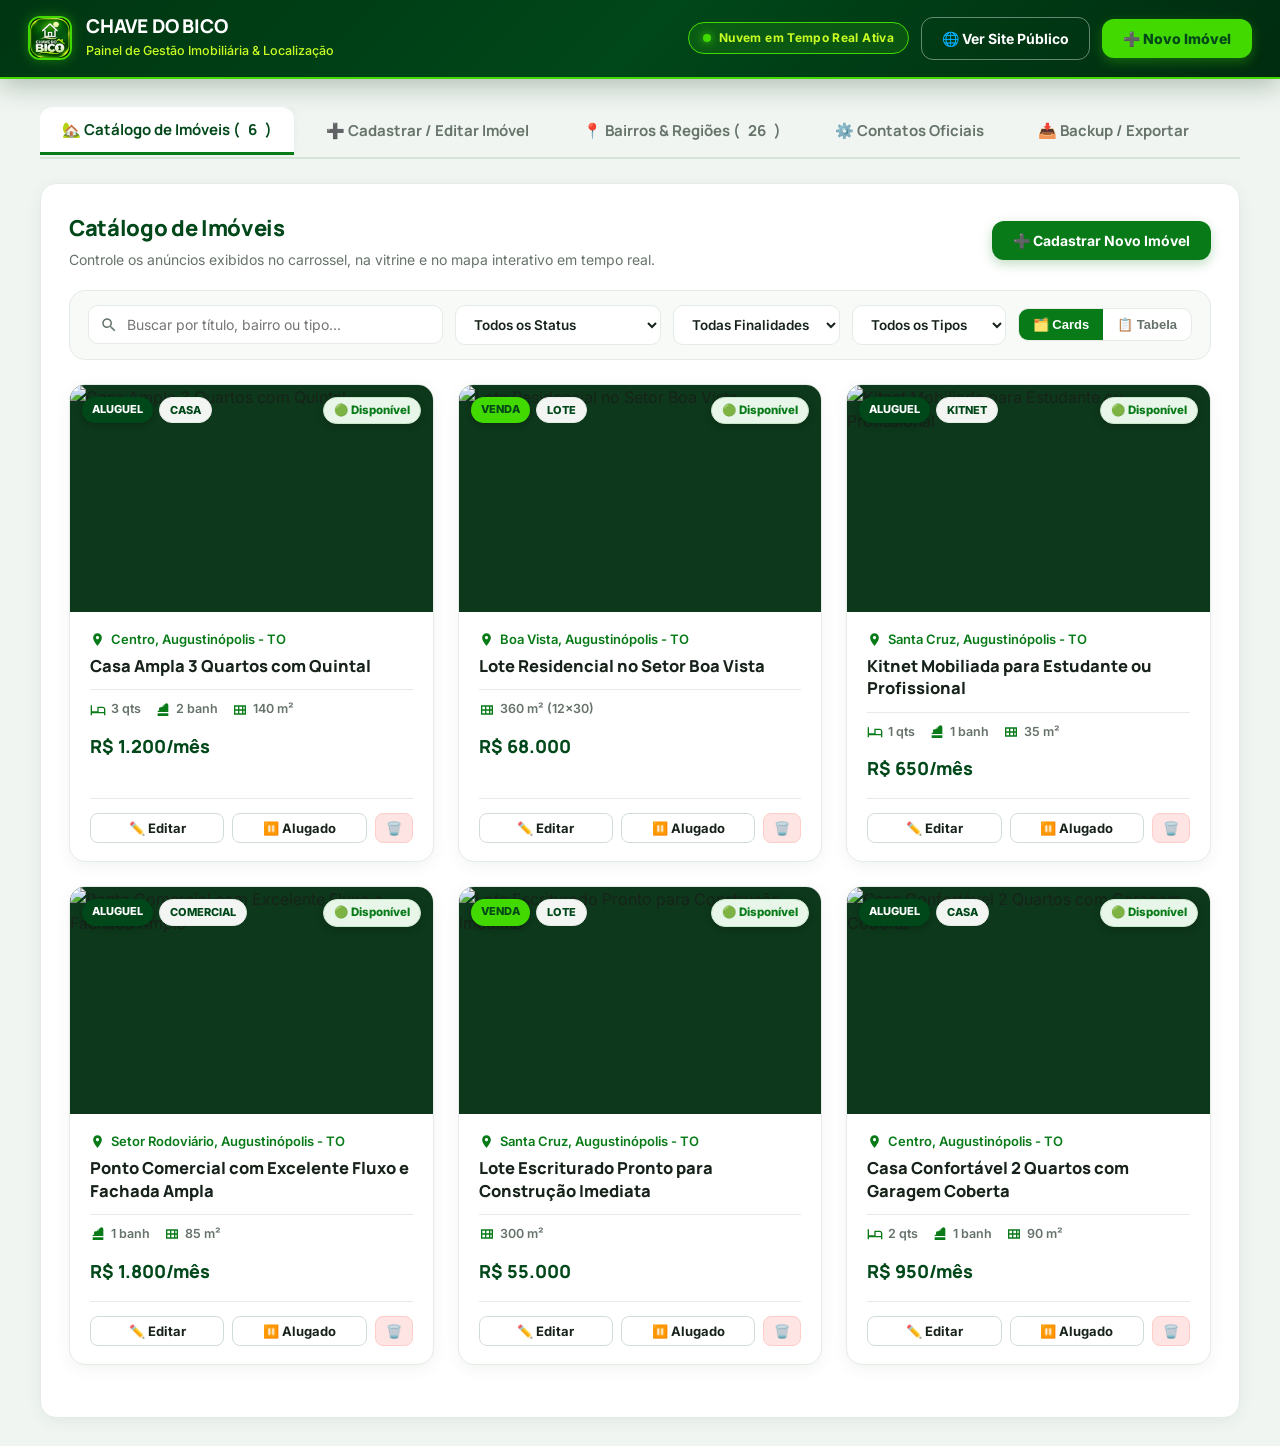
==== commit bfb9323a: "feat: painel admin com visual identico ao site, cards, busca e filtros em tempo real" ====
--- a/admin.html
+++ b/admin.html
@@ -3,19 +3,22 @@
 <head>
   <meta charset="UTF-8">
   <meta name="viewport" content="width=device-width, initial-scale=1.0">
-  <title>Painel Administrativo | CHAVE DO BICO</title>
+  <title>Painel de Gestão Imobiliária | CHAVE DO BICO</title>
   <meta name="robots" content="noindex, nofollow">
   <link rel="icon" type="image/jpeg" href="logo.jpg">
 
-  <!-- Google Fonts: Manrope & Inter -->
+  <!-- Google Fonts: Manrope (Headings) & Inter (Body, Inputs, Buttons) -->
   <link rel="preconnect" href="https://fonts.googleapis.com">
   <link rel="preconnect" href="https://fonts.gstatic.com" crossorigin>
-  <link href="https://fonts.googleapis.com/css2?family=Inter:wght@400;500;600&family=Manrope:wght@600;700;800&display=swap" rel="stylesheet">
+  <link href="https://fonts.googleapis.com/css2?family=Inter:wght@400;500;600;700&family=Manrope:wght@600;700;800&display=swap" rel="stylesheet">
 
   <!-- Leaflet CSS para o mapa de marcação de coordenadas -->
   <link rel="stylesheet" href="https://unpkg.com/leaflet@1.9.4/dist/leaflet.css" crossorigin="">
 
   <style>
+    /* ==========================================================================
+       DESIGN SYSTEM TOKENS & RESET — CHAVE DO BICO
+       ========================================================================== */
     :root {
       --brand-dark: #004719;
       --brand-primary: #087B18;
@@ -23,6 +26,7 @@
       --brand-accent-light: #C9FF24;
       --white: #FFFFFF;
       --surface-muted: #F7FAF7;
+      --surface-card: #FFFFFF;
       --text-primary: #17231A;
       --text-secondary: #66736A;
       --border: #E5EBE6;
@@ -34,30 +38,34 @@
       --font-body: 'Inter', -apple-system, BlinkMacSystemFont, 'Segoe UI', Roboto, sans-serif;
 
       --radius-card: 16px;
-      --radius-btn: 10px;
-      --radius-input: 8px;
+      --radius-btn: 12px;
+      --radius-input: 10px;
       --radius-pill: 9999px;
+
       --shadow-sm: 0 4px 16px rgba(0, 71, 25, 0.06);
       --shadow-hover: 0 12px 28px rgba(0, 71, 25, 0.12);
+      --shadow-elevated: 0 20px 38px rgba(0, 47, 16, 0.16);
     }
 
     *, *::before, *::after { box-sizing: border-box; margin: 0; padding: 0; }
     body {
       font-family: var(--font-body);
-      background-color: #F0F4F1;
+      background-color: #F0F5F1;
       color: var(--text-primary);
       line-height: 1.5;
-    }
-
-    /* Topbar */
+      -webkit-font-smoothing: antialiased;
+    }
+
+    /* Topbar Premium */
     .admin-header {
-      background-color: var(--brand-dark);
+      background: linear-gradient(135deg, #003612 0%, #004719 50%, #002b0f 100%);
       color: var(--white);
-      padding: 16px 24px;
+      padding: 16px 28px;
       display: flex;
       align-items: center;
       justify-content: space-between;
       border-bottom: 2px solid var(--brand-accent);
+      box-shadow: 0 8px 24px rgba(0, 47, 16, 0.25);
       position: sticky;
       top: 0;
       z-index: 1000;
@@ -65,120 +73,484 @@
     .brand-group {
       display: flex;
       align-items: center;
-      gap: 12px;
+      gap: 14px;
+    }
+    .brand-logo-wrap {
+      position: relative;
     }
     .brand-group img {
-      width: 40px;
-      height: 40px;
-      border-radius: 10px;
-      border: 1.5px solid var(--brand-accent);
-    }
-    .brand-group h1 {
+      width: 44px;
+      height: 44px;
+      border-radius: 12px;
+      border: 2px solid var(--brand-accent);
+      box-shadow: 0 0 12px rgba(66, 217, 0, 0.4);
+      display: block;
+      object-fit: cover;
+    }
+    .brand-info h1 {
       font-family: var(--font-heading);
-      font-size: 18px;
+      font-size: 19px;
       font-weight: 800;
+      letter-spacing: -0.01em;
       line-height: 1.1;
-    }
-    .brand-group span {
-      font-size: 12px;
+      color: var(--white);
+    }
+    .brand-info span {
+      font-size: 12.5px;
       color: var(--brand-accent-light);
-    }
-    .header-links {
+      font-weight: 500;
+    }
+    .header-actions {
       display: flex;
       gap: 12px;
       align-items: center;
-    }
-
-    /* Layout */
+      flex-wrap: wrap;
+    }
+
+    /* Badge da Nuvem com Pulso */
+    .cloud-badge {
+      display: inline-flex;
+      align-items: center;
+      gap: 8px;
+      background: rgba(66, 217, 0, 0.15);
+      border: 1px solid var(--brand-accent);
+      color: var(--brand-accent-light);
+      font-size: 12px;
+      font-weight: 700;
+      padding: 6px 14px;
+      border-radius: var(--radius-pill);
+      letter-spacing: 0.03em;
+    }
+    .pulse-dot {
+      width: 8px;
+      height: 8px;
+      border-radius: 50%;
+      background-color: var(--brand-accent);
+      box-shadow: 0 0 8px var(--brand-accent);
+      animation: pulseAnim 1.8s infinite;
+    }
+    @keyframes pulseAnim {
+      0% { transform: scale(0.9); opacity: 0.8; }
+      50% { transform: scale(1.4); opacity: 1; }
+      100% { transform: scale(0.9); opacity: 0.8; }
+    }
+
+    /* Container */
     .admin-container {
-      max-width: 1200px;
+      max-width: 1240px;
       margin: 28px auto;
       padding: 0 20px;
     }
 
-    /* Tabs */
+    /* Navegação por Abas */
     .admin-tabs {
       display: flex;
-      gap: 8px;
+      gap: 10px;
       margin-bottom: 24px;
       border-bottom: 2px solid #D6E3D8;
       overflow-x: auto;
       padding-bottom: 2px;
     }
     .tab-btn {
-      background: none;
+      background: transparent;
       border: none;
       font-family: var(--font-heading);
       font-size: 15px;
       font-weight: 700;
       color: var(--text-secondary);
-      padding: 12px 20px;
+      padding: 12px 22px;
       cursor: pointer;
-      border-radius: 8px 8px 0 0;
+      border-radius: 12px 12px 0 0;
       transition: all 0.2s ease;
       white-space: nowrap;
-    }
-    .tab-btn:hover { color: var(--brand-primary); background-color: rgba(8, 123, 24, 0.05); }
+      display: inline-flex;
+      align-items: center;
+      gap: 8px;
+    }
+    .tab-btn:hover {
+      color: var(--brand-primary);
+      background-color: rgba(8, 123, 24, 0.06);
+    }
     .tab-btn.active {
       color: var(--brand-dark);
       background-color: var(--white);
-      border-bottom: 3px solid var(--brand-primary);
-    }
-
-    /* Panels */
+      box-shadow: 0 -3px 10px rgba(0, 47, 16, 0.04);
+      border-bottom: 3.5px solid var(--brand-primary);
+    }
+
+    /* Painéis */
     .tab-panel { display: none; }
-    .tab-panel.active { display: block; }
-
-    .card {
+    .tab-panel.active { display: block; animation: fadeIn 0.25s ease; }
+    @keyframes fadeIn {
+      from { opacity: 0; transform: translateY(6px); }
+      to { opacity: 1; transform: translateY(0); }
+    }
+
+    /* Cards e Containers */
+    .admin-card {
       background-color: var(--white);
       border-radius: var(--radius-card);
-      border: 1px solid var(--border);
-      padding: 24px;
+      border: 1.5px solid var(--border);
+      padding: 28px;
       box-shadow: var(--shadow-sm);
       margin-bottom: 24px;
     }
-    .card h2 {
+    .admin-card-header {
+      display: flex;
+      justify-content: space-between;
+      align-items: center;
+      margin-bottom: 20px;
+      flex-wrap: wrap;
+      gap: 16px;
+    }
+    .admin-card h2 {
       font-family: var(--font-heading);
-      font-size: 20px;
+      font-size: 22px;
+      font-weight: 800;
       color: var(--brand-dark);
-      margin-bottom: 8px;
-    }
-    .card p.sub {
+      letter-spacing: -0.015em;
+    }
+    .admin-card p.sub {
       font-size: 14px;
       color: var(--text-secondary);
-      margin-bottom: 20px;
-    }
-
-    /* Buttons */
+      margin-top: 4px;
+    }
+
+    /* Botões */
     .btn {
       display: inline-flex;
       align-items: center;
+      justify-content: center;
       gap: 8px;
-      padding: 10px 18px;
+      padding: 10px 20px;
       font-size: 14px;
-      font-weight: 600;
+      font-weight: 700;
+      font-family: var(--font-body);
       border-radius: var(--radius-btn);
-      border: 1px solid transparent;
+      border: 1.5px solid transparent;
       cursor: pointer;
       text-decoration: none;
-      transition: all 0.2s ease;
-    }
-    .btn-primary { background-color: var(--brand-primary); color: var(--white); }
-    .btn-primary:hover { background-color: #066313; }
-    .btn-accent { background-color: var(--brand-accent); color: var(--brand-dark); font-weight: 700; }
-    .btn-accent:hover { background-color: #3bcf00; }
-    .btn-danger { background-color: #FEE4E2; color: var(--feedback-danger); border-color: #FECDCA; }
-    .btn-danger:hover { background-color: var(--feedback-danger); color: var(--white); }
-    .btn-outline { background: transparent; border-color: var(--border); color: var(--text-primary); }
-    .btn-outline:hover { border-color: var(--brand-primary); color: var(--brand-primary); }
-    .btn-sm { padding: 6px 12px; font-size: 13px; }
-
-    /* Forms */
+      transition: all 0.25s ease;
+      white-space: nowrap;
+    }
+    .btn-primary {
+      background-color: var(--brand-primary);
+      color: var(--white);
+      box-shadow: 0 4px 12px rgba(8, 123, 24, 0.25);
+    }
+    .btn-primary:hover {
+      background-color: #066213;
+      transform: translateY(-1px);
+      box-shadow: 0 6px 16px rgba(8, 123, 24, 0.35);
+    }
+    .btn-accent {
+      background-color: var(--brand-accent);
+      color: var(--brand-dark);
+      font-weight: 800;
+      box-shadow: 0 4px 12px rgba(66, 217, 0, 0.3);
+    }
+    .btn-accent:hover {
+      background-color: #38ba00;
+      transform: translateY(-1px);
+    }
+    .btn-outline {
+      background: transparent;
+      border-color: #D2DDD4;
+      color: var(--text-primary);
+    }
+    .btn-outline:hover {
+      border-color: var(--brand-primary);
+      color: var(--brand-primary);
+      background-color: rgba(8, 123, 24, 0.05);
+    }
+    .btn-danger {
+      background-color: #FEE4E2;
+      color: var(--feedback-danger);
+      border-color: #FECDCA;
+    }
+    .btn-danger:hover {
+      background-color: var(--feedback-danger);
+      color: var(--white);
+    }
+    .btn-sm {
+      padding: 6px 14px;
+      font-size: 13px;
+      border-radius: 8px;
+    }
+
+    /* Barra de Filtros e Busca no Admin */
+    .admin-filter-bar {
+      display: flex;
+      gap: 12px;
+      align-items: center;
+      flex-wrap: wrap;
+      background: var(--surface-muted);
+      border: 1px solid var(--border);
+      border-radius: var(--radius-card);
+      padding: 14px 18px;
+      margin-bottom: 24px;
+    }
+    .admin-search-wrap {
+      flex: 1;
+      min-width: 220px;
+      position: relative;
+    }
+    .admin-search-wrap input {
+      width: 100%;
+      padding: 10px 14px 10px 38px;
+      border: 1.5px solid var(--border);
+      border-radius: var(--radius-input);
+      font-size: 14px;
+      background: var(--white);
+    }
+    .admin-search-wrap svg {
+      position: absolute;
+      left: 12px;
+      top: 50%;
+      transform: translateY(-50%);
+      width: 18px;
+      height: 18px;
+      fill: var(--text-secondary);
+    }
+    .admin-filter-select {
+      padding: 10px 14px;
+      border: 1.5px solid var(--border);
+      border-radius: var(--radius-input);
+      font-size: 13.5px;
+      font-weight: 600;
+      background-color: var(--white);
+      color: var(--text-primary);
+    }
+    .view-mode-toggle {
+      display: flex;
+      border: 1.5px solid var(--border);
+      border-radius: var(--radius-input);
+      overflow: hidden;
+      background: var(--white);
+      margin-left: auto;
+    }
+    .view-mode-btn {
+      padding: 8px 14px;
+      border: none;
+      background: transparent;
+      font-size: 13px;
+      font-weight: 700;
+      color: var(--text-secondary);
+      cursor: pointer;
+      display: flex;
+      align-items: center;
+      gap: 6px;
+    }
+    .view-mode-btn.active {
+      background: var(--brand-primary);
+      color: var(--white);
+    }
+
+    /* Grade de Imóveis (Cards idênticos ao site) */
+    .admin-properties-grid {
+      display: grid;
+      grid-template-columns: repeat(auto-fill, minmax(330px, 1fr));
+      gap: 24px;
+      margin-bottom: 24px;
+    }
+    .admin-prop-card {
+      background-color: var(--white);
+      border-radius: var(--radius-card);
+      border: 1.5px solid var(--border);
+      overflow: hidden;
+      box-shadow: var(--shadow-sm);
+      display: flex;
+      flex-direction: column;
+      transition: transform 0.25s ease, box-shadow 0.25s ease, border-color 0.25s ease;
+      position: relative;
+    }
+    .admin-prop-card:hover {
+      transform: translateY(-4px);
+      box-shadow: var(--shadow-hover);
+      border-color: #C2D5C6;
+    }
+    .admin-prop-media {
+      position: relative;
+      width: 100%;
+      aspect-ratio: 16 / 10;
+      overflow: hidden;
+      background-color: #0d381b;
+    }
+    .admin-prop-media img {
+      width: 100%;
+      height: 100%;
+      object-fit: cover;
+      display: block;
+      transition: transform 0.4s ease;
+    }
+    .admin-prop-card:hover .admin-prop-media img {
+      transform: scale(1.03);
+    }
+    .admin-prop-badges {
+      position: absolute;
+      top: 12px;
+      left: 12px;
+      display: flex;
+      gap: 6px;
+      z-index: 4;
+    }
+    .admin-badge-venda {
+      background-color: var(--brand-accent);
+      color: var(--brand-dark);
+      font-size: 11px;
+      font-weight: 800;
+      text-transform: uppercase;
+      padding: 4px 10px;
+      border-radius: var(--radius-pill);
+      box-shadow: 0 2px 6px rgba(0, 0, 0, 0.25);
+    }
+    .admin-badge-aluguel {
+      background-color: var(--brand-dark);
+      color: var(--white);
+      font-size: 11px;
+      font-weight: 800;
+      text-transform: uppercase;
+      padding: 4px 10px;
+      border-radius: var(--radius-pill);
+      box-shadow: 0 2px 6px rgba(0, 0, 0, 0.25);
+    }
+    .admin-badge-tipo {
+      background-color: rgba(255, 255, 255, 0.95);
+      color: var(--brand-dark);
+      border: 1px solid var(--border);
+      font-size: 11px;
+      font-weight: 800;
+      text-transform: uppercase;
+      padding: 4px 10px;
+      border-radius: var(--radius-pill);
+    }
+    .admin-prop-status-pill {
+      position: absolute;
+      top: 12px;
+      right: 12px;
+      z-index: 4;
+      font-size: 11.5px;
+      font-weight: 800;
+      padding: 4px 10px;
+      border-radius: var(--radius-pill);
+      box-shadow: 0 2px 8px rgba(0,0,0,0.2);
+      display: inline-flex;
+      align-items: center;
+      gap: 5px;
+    }
+    .status-disponivel {
+      background: #E8F5E9;
+      color: #087B18;
+      border: 1px solid #C8E6C9;
+    }
+    .status-alugado {
+      background: #FEE4E2;
+      color: #B42318;
+      border: 1px solid #FECDCA;
+    }
+
+    .admin-prop-body {
+      padding: 18px 20px;
+      display: flex;
+      flex-direction: column;
+      flex: 1;
+    }
+    .admin-prop-location {
+      display: flex;
+      align-items: center;
+      gap: 6px;
+      font-size: 13px;
+      font-weight: 600;
+      color: var(--brand-primary);
+      margin-bottom: 6px;
+    }
+    .admin-prop-location svg {
+      width: 15px;
+      height: 15px;
+      fill: currentColor;
+    }
+    .admin-prop-title {
+      font-family: var(--font-heading);
+      font-size: 16.5px;
+      font-weight: 800;
+      color: var(--text-primary);
+      line-height: 1.35;
+      margin-bottom: 12px;
+    }
+    .admin-prop-specs {
+      display: flex;
+      gap: 14px;
+      align-items: center;
+      padding-top: 10px;
+      border-top: 1px solid var(--border);
+      margin-bottom: 14px;
+      flex-wrap: wrap;
+    }
+    .admin-spec-item {
+      display: flex;
+      align-items: center;
+      gap: 5px;
+      font-size: 12.5px;
+      font-weight: 600;
+      color: var(--text-secondary);
+    }
+    .admin-spec-item svg {
+      width: 16px;
+      height: 16px;
+      fill: var(--brand-primary);
+    }
+    .admin-prop-price {
+      font-family: var(--font-heading);
+      font-size: 18px;
+      font-weight: 800;
+      color: var(--brand-dark);
+      margin-bottom: 16px;
+    }
+
+    /* Barra de Ações no Card */
+    .admin-card-actions {
+      display: flex;
+      gap: 8px;
+      align-items: center;
+      border-top: 1.5px solid var(--border);
+      padding-top: 14px;
+      margin-top: auto;
+    }
+    .admin-card-actions button {
+      flex: 1;
+    }
+
+    /* Tabela Responsiva */
+    .table-responsive {
+      overflow-x: auto;
+    }
+    table {
+      width: 100%;
+      border-collapse: collapse;
+      text-align: left;
+      font-size: 14px;
+    }
+    th {
+      background-color: var(--surface-muted);
+      color: var(--brand-dark);
+      font-family: var(--font-heading);
+      font-weight: 800;
+      padding: 14px 16px;
+      border-bottom: 2px solid var(--border);
+    }
+    td {
+      padding: 14px 16px;
+      border-bottom: 1px solid var(--border);
+      vertical-align: middle;
+    }
+    tr:hover td { background-color: #FAFDFB; }
+
+    /* Formulários */
     .form-grid {
       display: grid;
       grid-template-columns: repeat(3, 1fr);
-      gap: 16px;
-      margin-bottom: 16px;
+      gap: 18px;
+      margin-bottom: 18px;
     }
     .form-group {
       display: flex;
@@ -188,88 +560,52 @@
     .form-group.col-span-2 { grid-column: span 2; }
     .form-group.col-span-3 { grid-column: span 3; }
     label {
-      font-size: 13px;
-      font-weight: 600;
+      font-size: 13.5px;
+      font-weight: 700;
       color: var(--text-primary);
     }
     input, select, textarea {
-      padding: 10px 12px;
+      padding: 11px 14px;
       font-size: 14px;
       font-family: inherit;
       border: 1.5px solid var(--border);
       border-radius: var(--radius-input);
       background-color: var(--surface-muted);
+      transition: all 0.2s ease;
     }
     input:focus, select:focus, textarea:focus {
       outline: none;
       border-color: var(--brand-primary);
       background-color: var(--white);
+      box-shadow: 0 0 0 3px rgba(8, 123, 24, 0.12);
     }
     .help-text {
       font-size: 12px;
       color: var(--text-secondary);
     }
 
-    /* Map in Admin */
+    /* Área de Upload de Foto */
+    .photo-upload-zone {
+      border: 2px dashed #B8D1BE;
+      background: #F4F9F5;
+      border-radius: var(--radius-card);
+      padding: 24px;
+      text-align: center;
+      transition: all 0.2s ease;
+      cursor: pointer;
+    }
+    .photo-upload-zone:hover {
+      border-color: var(--brand-primary);
+      background: #EAF4EC;
+    }
+
+    /* Mapa no Admin */
     #admin-map {
       width: 100%;
-      height: 320px;
+      height: 340px;
       border-radius: var(--radius-input);
       border: 1.5px solid var(--border);
       margin-top: 8px;
-    }
-
-    /* Table */
-    .table-responsive {
-      overflow-x: auto;
-    }
-    table {
-      width: 100%;
-      border-collapse: collapse;
-      text-align: left;
-      font-size: 14px;
-    }
-    th {
-      background-color: var(--surface-muted);
-      color: var(--brand-dark);
-      font-family: var(--font-heading);
-      font-weight: 700;
-      padding: 12px 14px;
-      border-bottom: 2px solid var(--border);
-    }
-    td {
-      padding: 12px 14px;
-      border-bottom: 1px solid var(--border);
-      vertical-align: middle;
-    }
-    tr:hover td { background-color: #FAFDFB; }
-
-    /* Badges */
-    .badge {
-      display: inline-block;
-      padding: 4px 10px;
-      border-radius: var(--radius-pill);
-      font-size: 11.5px;
-      font-weight: 700;
-      text-transform: uppercase;
-    }
-    .badge-success { background-color: #E8F5E9; color: var(--brand-primary); }
-    .badge-warning { background-color: #FEF0C7; color: var(--feedback-warning); }
-    .badge-danger { background-color: #FEE4E2; color: var(--feedback-danger); }
-    .badge-info { background-color: #E0F2FE; color: #0284C7; }
-
-    /* Code export box */
-    .code-box {
-      width: 100%;
-      height: 280px;
-      font-family: 'Consolas', monospace;
-      font-size: 12.5px;
-      padding: 14px;
-      background-color: #1A241C;
-      color: #A3E635;
-      border-radius: var(--radius-input);
-      border: 1px solid var(--border);
-      resize: vertical;
     }
 
     /* Toast */
@@ -279,68 +615,135 @@
       right: 24px;
       background-color: var(--brand-dark);
       color: var(--white);
-      padding: 14px 22px;
-      border-radius: 10px;
-      border-left: 5px solid var(--brand-accent);
-      box-shadow: var(--shadow-hover);
+      padding: 16px 24px;
+      border-radius: 12px;
+      border-left: 6px solid var(--brand-accent);
+      box-shadow: var(--shadow-elevated);
       display: none;
-      z-index: 2000;
-      font-weight: 600;
-    }
+      z-index: 99999;
+      font-weight: 700;
+      font-size: 14px;
+      animation: toastSlide 0.3s ease;
+    }
+    @keyframes toastSlide {
+      from { transform: translateX(50px); opacity: 0; }
+      to { transform: translateX(0); opacity: 1; }
+    }
+
+    /* Badges Genéricos */
+    .badge {
+      display: inline-block;
+      padding: 4px 10px;
+      border-radius: var(--radius-pill);
+      font-size: 11.5px;
+      font-weight: 800;
+      text-transform: uppercase;
+    }
+    .badge-success { background-color: #E8F5E9; color: var(--brand-primary); }
+    .badge-warning { background-color: #FEF0C7; color: var(--feedback-warning); }
+    .badge-danger { background-color: #FEE4E2; color: var(--feedback-danger); }
+    .badge-info { background-color: #E0F2FE; color: #0284C7; }
 
     @media (max-width: 900px) {
       .form-grid { grid-template-columns: 1fr; }
       .form-group.col-span-2, .form-group.col-span-3 { grid-column: span 1; }
+      .admin-properties-grid { grid-template-columns: 1fr; }
     }
   </style>
 </head>
 <body>
 
+  <!-- Topbar Institucional -->
   <header class="admin-header">
     <div class="brand-group">
-      <img src="logo.jpg" alt="Logo">
-      <div>
+      <div class="brand-logo-wrap">
+        <img src="logo.jpg" alt="Logo Chave do Bico">
+      </div>
+      <div class="brand-info">
         <h1>CHAVE DO BICO</h1>
-        <span>Painel Administrativo de Imóveis & Localização</span>
+        <span>Painel de Gestão Imobiliária & Localização</span>
       </div>
     </div>
-    <div class="header-links">
-      <span id="firebase-status-badge" class="badge badge-success" style="display:inline-flex; align-items:center; gap:6px; font-size:12px; padding:6px 14px;">
-        ⚡ Nuvem Conectada (Tempo Real)
-      </span>
-      <a href="index.html" class="btn btn-outline" style="color: #fff; border-color: rgba(255,255,255,0.4);">
-        ← Ver Site
+    <div class="header-actions">
+      <div class="cloud-badge" id="cloud-badge" title="Banco de Dados Firestore e Armazenamento em Nuvem">
+        <span class="pulse-dot"></span>
+        <span>Nuvem em Tempo Real Ativa</span>
+      </div>
+      <a href="index.html" class="btn btn-outline" style="color: #fff; border-color: rgba(255,255,255,0.4);" target="_blank" rel="noopener">
+        🌐 Ver Site Público
       </a>
-      <button type="button" class="btn btn-accent" id="btn-exportar-topo">
-        💾 Exportar Dados
+      <button type="button" class="btn btn-accent" id="btn-topo-novo">
+        ➕ Novo Imóvel
       </button>
     </div>
   </header>
 
   <main class="admin-container">
-    <!-- Abas -->
+    <!-- Navegação por Abas -->
     <nav class="admin-tabs" role="tablist">
-      <button class="tab-btn active" data-tab="tab-imoveis">🏡 Imóveis Cadastrados (<span id="contagem-imoveis">0</span>)</button>
-      <button class="tab-btn" data-tab="tab-novo">➕ Novo / Editar Imóvel</button>
+      <button class="tab-btn active" data-tab="tab-imoveis">🏡 Catálogo de Imóveis (<span id="contagem-imoveis">0</span>)</button>
+      <button class="tab-btn" data-tab="tab-novo" id="tab-btn-novo">➕ Cadastrar / Editar Imóvel</button>
       <button class="tab-btn" data-tab="tab-bairros">📍 Bairros & Regiões (<span id="contagem-bairros">0</span>)</button>
       <button class="tab-btn" data-tab="tab-config">⚙️ Contatos Oficiais</button>
-      <button class="tab-btn" data-tab="tab-exportar">📥 Exportar / Backup</button>
+      <button class="tab-btn" data-tab="tab-exportar">📥 Backup / Exportar</button>
     </nav>
 
-    <!-- TAB 1: LISTA DE IMÓVEIS -->
+    <!-- TAB 1: CATÁLOGO DE IMÓVEIS (CARDS OU TABELA) -->
     <section id="tab-imoveis" class="tab-panel active">
-      <div class="card">
-        <div style="display: flex; justify-content: space-between; align-items: center; margin-bottom: 16px; flex-wrap: wrap; gap: 12px;">
+      <div class="admin-card">
+        <div class="admin-card-header">
           <div>
             <h2>Catálogo de Imóveis</h2>
-            <p class="sub">Gerencie todos os anúncios exibidos na vitrine e no mapa interativo.</p>
+            <p class="sub">Controle os anúncios exibidos no carrossel, na vitrine e no mapa interativo em tempo real.</p>
           </div>
-          <button type="button" class="btn btn-primary" id="btn-abrir-novo">
+          <button type="button" class="btn btn-primary" onclick="abrirNovoImovel()">
             ➕ Cadastrar Novo Imóvel
           </button>
         </div>
 
-        <div class="table-responsive">
+        <!-- Barra de Busca, Filtros e Alternância de Visualização -->
+        <div class="admin-filter-bar">
+          <div class="admin-search-wrap">
+            <svg viewBox="0 0 24 24"><path d="M15.5 14h-.79l-.28-.27C15.41 12.59 16 11.11 16 9.5 16 5.91 13.09 3 9.5 3S3 5.91 3 9.5 5.91 16 9.5 16c1.61 0 3.09-.59 4.23-1.57l.27.28v.79l5 4.99L20.49 19l-4.99-5zm-6 0C7.01 14 5 11.99 5 9.5S7.01 5 9.5 5 14 7.01 14 9.5 11.99 14 9.5 14z"/></svg>
+            <input type="text" id="admin-search" placeholder="Buscar por título, bairro ou tipo...">
+          </div>
+
+          <select id="filtro-status" class="admin-filter-select">
+            <option value="todos">Todos os Status</option>
+            <option value="publicado">🟢 Disponíveis (No Site)</option>
+            <option value="alugado">🔴 Alugados / Pausados</option>
+          </select>
+
+          <select id="filtro-finalidade" class="admin-filter-select">
+            <option value="todas">Todas Finalidades</option>
+            <option value="ALUGUEL">Aluguel</option>
+            <option value="VENDA">Venda</option>
+          </select>
+
+          <select id="filtro-tipo" class="admin-filter-select">
+            <option value="todos">Todos os Tipos</option>
+            <option value="CASA">Casas</option>
+            <option value="LOTE">Lotes / Terrenos</option>
+            <option value="KITNET">Kitnets</option>
+            <option value="COMERCIAL">Comerciais</option>
+            <option value="APARTAMENTO">Apartamentos</option>
+          </select>
+
+          <div class="view-mode-toggle">
+            <button type="button" class="view-mode-btn active" id="btn-view-cards" onclick="definirVisualizacao('cards')">
+              🗂️ Cards
+            </button>
+            <button type="button" class="view-mode-btn" id="btn-view-table" onclick="definirVisualizacao('table')">
+              📋 Tabela
+            </button>
+          </div>
+        </div>
+
+        <!-- Visualização em Cards (Igual ao Site) -->
+        <div id="container-cards" class="admin-properties-grid"></div>
+
+        <!-- Visualização em Tabela -->
+        <div id="container-tabela" class="table-responsive" style="display: none;">
           <table>
             <thead>
               <tr>
@@ -350,8 +753,8 @@
                 <th>Tipo</th>
                 <th>Bairro</th>
                 <th>Preço</th>
-                <th>Geolocalização</th>
-                <th>Status</th>
+                <th>Localização</th>
+                <th>Situação</th>
                 <th>Ações</th>
               </tr>
             </thead>
@@ -361,11 +764,11 @@
       </div>
     </section>
 
-    <!-- TAB 2: NOVO / EDITAR IMÓVEL -->
+    <!-- TAB 2: CADASTRAR OU EDITAR IMÓVEL -->
     <section id="tab-novo" class="tab-panel">
-      <div class="card">
+      <div class="admin-card">
         <h2 id="form-titulo">Cadastrar Novo Imóvel</h2>
-        <p class="sub">Preencha os dados abaixo e clique no mapa para definir as coordenadas do imóvel.</p>
+        <p class="sub">Preencha as informações completas. O anúncio atualiza na nuvem e aparece na mesma hora no site.</p>
 
         <form id="form-imovel">
           <input type="hidden" id="imovel-id">
@@ -373,7 +776,7 @@
           <div class="form-grid">
             <div class="form-group col-span-2">
               <label for="campo-titulo">Título Descritivo do Imóvel *</label>
-              <input type="text" id="campo-titulo" required placeholder="Ex: Casa Ampla 3 Quartos com Quintal">
+              <input type="text" id="campo-titulo" required placeholder="Ex: Casa Ampla 3 Quartos com Quintal e Garagem">
             </div>
 
             <div class="form-group">
@@ -406,7 +809,7 @@
             </div>
 
             <div class="form-group">
-              <label for="campo-preco">Preço Exibido</label>
+              <label for="campo-preco">Preço Exibido no Anúncio</label>
               <input type="text" id="campo-preco" placeholder="Ex: R$ 1.200/mês ou R$ 68.000">
             </div>
 
@@ -426,7 +829,7 @@
 
             <div class="form-group">
               <label for="campo-quartos">Quartos</label>
-              <input type="number" id="campo-quartos" min="0" placeholder="Ex: 3 (ou deixe vazio)">
+              <input type="number" id="campo-quartos" min="0" placeholder="Ex: 3 (ou vazio para lotes)">
             </div>
 
             <div class="form-group">
@@ -439,47 +842,49 @@
               <input type="text" id="campo-area" placeholder="Ex: 140 m² ou 360 m² (12x30)">
             </div>
 
+            <!-- Upload de Fotos -->
             <div class="form-group col-span-2">
               <label>Fotografia Principal do Imóvel *</label>
-              <div style="display: flex; gap: 12px; align-items: center; flex-wrap: wrap; margin-bottom: 8px;">
+              
+              <div class="photo-upload-zone" onclick="document.getElementById('campo-foto-file').click()">
                 <input type="file" id="campo-foto-file" accept="image/*" style="display: none;">
-                <button type="button" class="btn btn-primary btn-sm" id="btn-escolher-foto" onclick="document.getElementById('campo-foto-file').click()">
-                  📷 Escolher Foto do Celular / Computador
-                </button>
-                <span id="nome-foto-selecionada" style="font-size: 13px; color: var(--text-secondary);">Nenhum arquivo novo selecionado</span>
+                <div style="font-size: 32px; margin-bottom: 6px;">📷</div>
+                <strong style="color: var(--brand-primary); font-size: 15px;">Clique para escolher foto do celular ou computador</strong>
+                <p style="font-size: 13px; color: var(--text-secondary); margin-top: 4px;">Formatos: JPG, PNG, WEBP (salvo automaticamente na nuvem do Google)</p>
+                <span id="nome-foto-selecionada" style="display: inline-block; margin-top: 8px; font-size: 13px; font-weight: 700; color: var(--brand-dark);"></span>
               </div>
 
-              <!-- Pré-visualização da Foto -->
-              <div id="foto-preview-wrapper" style="display: none; margin-bottom: 10px;">
+              <div id="foto-preview-wrapper" style="display: none; margin-top: 14px;">
                 <div style="position: relative; display: inline-block;">
-                  <img id="foto-preview-img" src="" alt="Prévia da foto" style="max-height: 150px; max-width: 100%; border-radius: 8px; border: 2px solid var(--brand-accent); object-fit: cover;">
-                  <button type="button" id="btn-remover-foto" style="position: absolute; top: -8px; right: -8px; background: #B42318; color: #fff; border: none; border-radius: 50%; width: 24px; height: 24px; cursor: pointer; font-size: 12px; font-weight: bold;">✕</button>
+                  <img id="foto-preview-img" src="" alt="Prévia" style="max-height: 180px; border-radius: 12px; border: 2.5px solid var(--brand-accent); object-fit: cover;">
+                  <button type="button" id="btn-remover-foto" style="position: absolute; top: -8px; right: -8px; background: #B42318; color: #fff; border: none; border-radius: 50%; width: 26px; height: 26px; cursor: pointer; font-size: 13px; font-weight: bold; box-shadow: 0 2px 6px rgba(0,0,0,0.3);">✕</button>
                 </div>
               </div>
 
-              <!-- Barra de Progresso de Upload para o Firebase Storage -->
-              <div id="upload-progress-container" style="display: none; margin-bottom: 10px;">
+              <!-- Barra de Progresso de Upload -->
+              <div id="upload-progress-container" style="display: none; margin-top: 12px;">
                 <div style="height: 8px; width: 100%; background: #e2e8f0; border-radius: 9999px; overflow: hidden; margin-bottom: 4px;">
                   <div id="upload-progress-bar" style="height: 100%; width: 0%; background: var(--brand-accent); transition: width 0.2s ease;"></div>
                 </div>
-                <span id="upload-progress-text" style="font-size: 12px; color: var(--brand-primary); font-weight: 700;">Enviando foto para a nuvem... 0%</span>
+                <span id="upload-progress-text" style="font-size: 12.5px; color: var(--brand-primary); font-weight: 800;">Enviando foto para a nuvem... 0%</span>
               </div>
 
-              <input type="url" id="campo-imagem" placeholder="Ou se preferir, cole o link direto de uma imagem aqui...">
-            </div>
-
-            <div class="form-group">
-              <label for="campo-publicado">Situação do Anúncio</label>
+              <input type="url" id="campo-imagem" placeholder="Ou se preferir, cole o link direto de uma imagem aqui..." style="margin-top: 8px;">
+            </div>
+
+            <div class="form-group">
+              <label for="campo-publicado">Situação Inicial do Anúncio</label>
               <select id="campo-publicado">
-                <option value="true">Publicado (Visível no site e mapa)</option>
-                <option value="false">Rascunho / Pausado</option>
+                <option value="true">🟢 Disponível (Visível no site)</option>
+                <option value="false">🔴 Alugado / Pausado (Oculto no site)</option>
               </select>
             </div>
 
+            <!-- Mapa Administrativo para Coordenadas -->
             <div class="form-group col-span-3">
-              <label>Localização Geográfica no Mapa (Clique no mapa para marcar a posição):</label>
+              <label>Localização Geográfica no Mapa (Clique para marcar o ponto):</label>
               <div id="admin-map"></div>
-              <span class="help-text">Dica: Dê zoom no mapa e clique próximo ao local do imóvel para capturar as coordenadas automaticamente.</span>
+              <span class="help-text">Dica: Dê zoom no mapa e clique próximo ao local do imóvel para capturar a localização automaticamente.</span>
             </div>
 
             <div class="form-group">
@@ -498,12 +903,11 @@
                 <option value="aproximada">Aproximada (Recomendado — protege a privacidade do proprietário)</option>
                 <option value="exata">Exata (Apenas se expressamente autorizado)</option>
               </select>
-              <span class="help-text">Por padrão, a localização aproximada desenha um raio protetor sem revelar a casa exata.</span>
             </div>
           </div>
 
-          <div style="display: flex; gap: 12px; margin-top: 12px;">
-            <button type="submit" class="btn btn-primary" id="btn-salvar-imovel">💾 Salvar Imóvel</button>
+          <div style="display: flex; gap: 12px; margin-top: 14px;">
+            <button type="submit" class="btn btn-primary" id="btn-salvar-imovel">💾 Salvar Imóvel na Nuvem</button>
             <button type="button" class="btn btn-outline" id="btn-cancelar-edicao">Cancelar</button>
           </div>
         </form>
@@ -512,7 +916,7 @@
 
     <!-- TAB 3: BAIRROS E REGIÕES -->
     <section id="tab-bairros" class="tab-panel">
-      <div class="card">
+      <div class="admin-card">
         <h2>Bairros e Regiões de Augustinópolis</h2>
         <p class="sub">Organize as regiões e bairros disponíveis na busca e no guia de localidades.</p>
 
@@ -552,7 +956,7 @@
 
     <!-- TAB 4: CONTATOS OFICIAIS -->
     <section id="tab-config" class="tab-panel">
-      <div class="card">
+      <div class="admin-card">
         <h2>Dados Institucionais e Contato Oficial</h2>
         <p class="sub">Centralize as informações oficiais da marca CHAVE DO BICO que aparecem em todo o site.</p>
 
@@ -586,13 +990,11 @@
       </div>
     </section>
 
-    <!-- TAB 5: EXPORTAR E BACKUP -->
+    <!-- TAB 5: BACKUP E EXPORTAÇÃO -->
     <section id="tab-exportar" class="tab-panel">
-      <div class="card">
-        <h2>Exportação de Dados (`site-data.js`)</h2>
-        <p class="sub">
-          Como este site opera em modo estático de alta performance, todas as alterações podem ser salvas no <strong>localStorage</strong> do seu navegador e baixadas como o arquivo oficial <code>data/site-data.js</code>.
-        </p>
+      <div class="admin-card">
+        <h2>Exportação e Backup Offline</h2>
+        <p class="sub">Você pode baixar uma cópia de segurança de todos os dados salvos para o arquivo <code>data/site-data.js</code>.</p>
 
         <div style="display: flex; gap: 12px; margin-bottom: 16px;">
           <button type="button" class="btn btn-primary" id="btn-baixar-js">📥 Baixar Arquivo site-data.js</button>
@@ -600,7 +1002,7 @@
           <button type="button" class="btn btn-danger" id="btn-resetar-padrao" style="margin-left: auto;">⚠️ Restaurar Padrões</button>
         </div>
 
-        <textarea class="code-box" id="codigo-exportacao" readonly></textarea>
+        <textarea id="codigo-exportacao" style="width: 100%; height: 260px; font-family: monospace; font-size: 12px; padding: 12px; border-radius: 8px; border: 1.5px solid var(--border); background: #17231A; color: #A3E635;" readonly></textarea>
       </div>
     </section>
   </main>
@@ -622,6 +1024,7 @@
     // Recupera dados do localStorage ou usa o site-data.js inicial
     let DB = null;
     const STORAGE_KEY = 'CHAVE_DO_BICO_LOCAL_DATA';
+    let visualizacaoAtual = 'cards'; // 'cards' ou 'table'
 
     function carregarDados() {
       const salvo = localStorage.getItem(STORAGE_KEY);
@@ -632,7 +1035,7 @@
           DB = window.CHAVE_DO_BICO_DATA;
         }
       } else {
-        DB = window.CHAVE_DO_BICO_DATA;
+        DB = window.CHAVE_DO_BICO_DATA || { imoveis: [], bairros: [], config: {} };
       }
     }
 
@@ -641,7 +1044,7 @@
       gerarExportacao();
       atualizarContadores();
       if (!silencioso) {
-        mostrarToast('Alterações salvas no navegador!');
+        mostrarToast('Alterações salvas localmente!');
       }
     }
 
@@ -649,104 +1052,164 @@
       const t = document.getElementById('toast');
       t.textContent = msg;
       t.style.display = 'block';
-      setTimeout(() => { t.style.display = 'none'; }, 3000);
-    }
-
-    // Inicialização do Mapa Administrativo
-    let adminMap = null;
-    let adminMarker = null;
-
-    function initAdminMap() {
-      if (adminMap) return;
-      const centro = DB.config.mapaCentro || { lat: -5.4686, lng: -47.8867, zoom: 14 };
-      adminMap = L.map('admin-map').setView([centro.lat, centro.lng], 14);
-
-      L.tileLayer('https://{s}.tile.openstreetmap.org/{z}/{x}/{y}.png', {
-        maxZoom: 19,
-        attribution: '&copy; OpenStreetMap'
-      }).addTo(adminMap);
-
-      adminMap.on('click', function(e) {
-        const lat = e.latlng.lat.toFixed(6);
-        const lng = e.latlng.lng.toFixed(6);
-        document.getElementById('campo-lat').value = lat;
-        document.getElementById('campo-lng').value = lng;
-        posicionarMarcador(lat, lng);
+      setTimeout(() => { t.style.display = 'none'; }, 3500);
+    }
+
+    // Alternar Visualização entre Cards e Tabela
+    window.definirVisualizacao = function(modo) {
+      visualizacaoAtual = modo;
+      document.getElementById('btn-view-cards').classList.toggle('active', modo === 'cards');
+      document.getElementById('btn-view-table').classList.toggle('active', modo === 'table');
+      document.getElementById('container-cards').style.display = modo === 'cards' ? 'grid' : 'none';
+      document.getElementById('container-tabela').style.display = modo === 'table' ? 'block' : 'none';
+      renderizarCatalogo();
+    };
+
+    // Filtros e Busca em Tempo Real
+    document.getElementById('admin-search').addEventListener('input', renderizarCatalogo);
+    document.getElementById('filtro-status').addEventListener('change', renderizarCatalogo);
+    document.getElementById('filtro-finalidade').addEventListener('change', renderizarCatalogo);
+    document.getElementById('filtro-tipo').addEventListener('change', renderizarCatalogo);
+
+    function obterImoveisFiltrados() {
+      if (!DB.imoveis) return [];
+      const busca = document.getElementById('admin-search').value.toLowerCase().trim();
+      const status = document.getElementById('filtro-status').value;
+      const finalidade = document.getElementById('filtro-finalidade').value;
+      const tipo = document.getElementById('filtro-tipo').value;
+
+      return DB.imoveis.filter(i => {
+        // Busca textual
+        if (busca) {
+          const texto = [i.titulo, i.bairro, i.tipo, i.preco, i.area].join(' ').toLowerCase();
+          if (!texto.includes(busca)) return false;
+        }
+        // Filtro de Status
+        if (status === 'publicado' && i.publicado === false) return false;
+        if (status === 'alugado' && i.publicado !== false) return false;
+
+        // Filtro de Finalidade
+        if (finalidade !== 'todas' && (i.finalidade || '').toUpperCase() !== finalidade) return false;
+
+        // Filtro de Tipo
+        if (tipo !== 'todos' && (i.tipo || '').toUpperCase() !== tipo) return false;
+
+        return true;
       });
     }
 
-    function posicionarMarcador(lat, lng) {
-      if (!adminMap) return;
-      if (adminMarker) adminMap.removeLayer(adminMarker);
-      adminMarker = L.marker([lat, lng]).addTo(adminMap);
-      adminMap.panTo([lat, lng]);
-    }
-
-    // Navegação por Abas
-    document.querySelectorAll('.tab-btn').forEach(btn => {
-      btn.addEventListener('click', () => {
-        document.querySelectorAll('.tab-btn').forEach(b => b.classList.remove('active'));
-        document.querySelectorAll('.tab-panel').forEach(p => p.classList.remove('active'));
-        btn.classList.add('active');
-        const targetId = btn.getAttribute('data-tab');
-        document.getElementById(targetId).classList.add('active');
-
-        if (targetId === 'tab-novo') {
-          setTimeout(() => {
-            initAdminMap();
-            adminMap.invalidateSize();
-          }, 150);
-        }
-      });
-    });
-
-    document.getElementById('btn-abrir-novo').addEventListener('click', () => {
-      limparFormularioImovel();
-      document.querySelector('[data-tab="tab-novo"]').click();
-    });
-
-    // Renderizar Tabela de Imóveis
-    function renderTabelaImoveis() {
-      const corpo = document.getElementById('tabela-imoveis-corpo');
-      corpo.innerHTML = '';
-
-      DB.imoveis.forEach(imovel => {
-        const temCoord = imovel.latitude && imovel.longitude;
-        const tr = document.createElement('tr');
-        tr.innerHTML = `
-          <td><img src="${imovel.imagem || 'logo.jpg'}" style="width: 50px; height: 35px; object-fit: cover; border-radius: 4px;"></td>
-          <td><strong>${imovel.titulo}</strong></td>
-          <td><span class="badge ${imovel.finalidade === 'VENDA' ? 'badge-success' : 'badge-info'}">${imovel.finalidade}</span></td>
-          <td>${imovel.tipo}</td>
-          <td>${imovel.bairro}</td>
-          <td>${imovel.preco || 'Sob consulta'}</td>
-          <td>
-            ${temCoord 
-              ? `<span class="badge badge-success">📍 ${imovel.precisaoLocalizacao === 'exata' ? 'Exata' : 'Aproximada'}</span>`
-              : `<span class="badge badge-warning">⚠️ Pendente de Coordenadas</span>`}
-          </td>
-          <td>
-            <span class="badge ${imovel.publicado !== false ? 'badge-success' : 'badge-danger'}">
-              ${imovel.publicado !== false ? 'Publicado' : 'Pausado'}
-            </span>
-          </td>
-          <td>
-            <div style="display: flex; gap: 6px;">
-              <button type="button" class="btn btn-outline btn-sm" onclick="editarImovel(${imovel.id})">✏️ Editar</button>
-              <button type="button" class="btn btn-danger btn-sm" onclick="excluirImovel(${imovel.id})">🗑️</button>
-            </div>
-          </td>
-        `;
-        corpo.appendChild(tr);
-      });
+    // Renderizar Catálogo (Cards e Tabela)
+    function renderizarCatalogo() {
+      const lista = obterImoveisFiltrados();
       atualizarContadores();
+
+      // 1. Renderizar Cards (Idênticos ao Site)
+      const containerCards = document.getElementById('container-cards');
+      containerCards.innerHTML = '';
+
+      if (lista.length === 0) {
+        containerCards.innerHTML = '<div style="grid-column: 1 / -1; text-align: center; padding: 48px; background: #fff; border-radius: 16px; border: 1.5px dashed var(--border);"><div style="font-size: 38px; margin-bottom: 8px;">🏡</div><h3 style="font-family: var(--font-heading); color: var(--brand-dark);">Nenhum imóvel encontrado</h3><p style="color: var(--text-secondary); margin-top: 4px;">Tente alterar os filtros ou cadastre um novo imóvel.</p><button type="button" class="btn btn-primary btn-sm" onclick="abrirNovoImovel()" style="margin-top: 14px;">➕ Cadastrar Novo Imóvel</button></div>';
+      } else {
+        lista.forEach(imovel => {
+          const estaPublicado = imovel.publicado !== false;
+          const card = document.createElement('article');
+          card.className = 'admin-prop-card';
+
+          const badgeFinalidade = imovel.finalidade === 'VENDA' 
+            ? '<span class="admin-badge-venda">Venda</span>' 
+            : '<span class="admin-badge-aluguel">Aluguel</span>';
+
+          const statusPill = estaPublicado
+            ? '<span class="admin-prop-status-pill status-disponivel">🟢 Disponível</span>'
+            : '<span class="admin-prop-status-pill status-alugado">🔴 Alugado / Pausado</span>';
+
+          let specs = '';
+          if (imovel.quartos) specs += '<div class="admin-spec-item" title="' + imovel.quartos + ' Quartos"><svg viewBox="0 0 24 24"><path d="M19 7h-8v7H3V5H1v15h2v-3h18v3h2v-9c0-2.21-1.79-4-4-4zm1 8h-7V9h6c1.1 0 2 .9 2 2v4z"/></svg><span>' + imovel.quartos + ' qts</span></div>';
+          if (imovel.banheiros) specs += '<div class="admin-spec-item" title="' + imovel.banheiros + ' Banheiros"><svg viewBox="0 0 24 24"><path d="M20 13V4.83C20 3.27 18.73 2 17.17 2c-.75 0-1.47.3-2 .83l-1.25 1.25c-.16-.05-.33-.08-.51-.08-.78 0-1.46.47-1.78 1.15L9.22 8.35C8.92 8.13 8.55 8 8.15 8 7.02 8 6.09 8.92 6.09 10.05v2.95H4v2h16v-2h-2zm-8.85-6.55l1.6-1.6c.2-.2.51-.2.71 0s.2.51 0 .71l-1.6 1.6c-.2.2-.51.2-.71 0s-.2-.51 0-.71zM4 17h16v4H4v-4z"/></svg><span>' + imovel.banheiros + ' banh</span></div>';
+          if (imovel.area) specs += '<div class="admin-spec-item" title="Área"><svg viewBox="0 0 24 24"><path d="M3 5v14h18V5H3zm16 6h-2V7h2v4zm-4-4v4h-4V7h4zm-6 0v4H5V7h4zm-4 6h4v4H5v-4zm6 4v-4h4v4h-4zm6 0v-4h2v4h-2z"/></svg><span>' + imovel.area + '</span></div>';
+
+          card.innerHTML = `
+            <div class="admin-prop-media">
+              <div class="admin-prop-badges">
+                ${badgeFinalidade}
+                <span class="admin-badge-tipo">${imovel.tipo}</span>
+              </div>
+              ${statusPill}
+              <img src="${imovel.imagem || 'logo.jpg'}" alt="${imovel.titulo}">
+            </div>
+            <div class="admin-prop-body">
+              <div class="admin-prop-location">
+                <svg viewBox="0 0 24 24"><path d="M12 2C8.13 2 5 5.13 5 9c0 5.25 7 13 7 13s7-7.75 7-13c0-3.87-3.13-7-7-7zm0 9.5c-1.38 0-2.5-1.12-2.5-2.5s1.12-2.5 2.5-2.5 2.5 1.12 2.5 2.5-1.12 2.5-2.5 2.5z"/></svg>
+                <span>${imovel.bairro || 'Augustinópolis'}, Augustinópolis - TO</span>
+              </div>
+              <h3 class="admin-prop-title">${imovel.titulo}</h3>
+              <div class="admin-prop-specs">${specs}</div>
+              <div class="admin-prop-price">${imovel.preco || 'Sob consulta'}</div>
+
+              <div class="admin-card-actions">
+                <button type="button" class="btn btn-outline btn-sm" onclick="editarImovel('${imovel.id}')" title="Editar informações">
+                  ✏️ Editar
+                </button>
+                ${estaPublicado
+                  ? `<button type="button" class="btn btn-outline btn-sm" onclick="togglePublicadoImovel('${imovel.id}', false)" title="Marcar como alugado/pausado (oculta do site público)">⏸️ Alugado</button>`
+                  : `<button type="button" class="btn btn-primary btn-sm" onclick="togglePublicadoImovel('${imovel.id}', true)" title="Reativar anúncio (volta a aparecer no site público)">▶️ Reativar</button>`}
+                <button type="button" class="btn btn-danger btn-sm" onclick="excluirImovelFirebase('${imovel.id}')" title="Excluir permanentemente da nuvem" style="flex: 0 0 38px; padding: 6px 0;">
+                  🗑️
+                </button>
+              </div>
+            </div>
+          `;
+          containerCards.appendChild(card);
+        });
+      }
+
+      // 2. Renderizar Tabela
+      const corpoTabela = document.getElementById('tabela-imoveis-corpo');
+      corpoTabela.innerHTML = '';
+      if (lista.length === 0) {
+        corpoTabela.innerHTML = '<tr><td colspan="9" style="text-align: center; padding: 30px; color: var(--text-secondary);">Nenhum imóvel encontrado.</td></tr>';
+      } else {
+        lista.forEach(imovel => {
+          const temCoord = imovel.latitude && imovel.longitude;
+          const estaPublicado = imovel.publicado !== false;
+          const tr = document.createElement('tr');
+          tr.innerHTML = `
+            <td><img src="${imovel.imagem || 'logo.jpg'}" style="width: 52px; height: 38px; object-fit: cover; border-radius: 6px;"></td>
+            <td><strong>${imovel.titulo}</strong></td>
+            <td><span class="badge ${imovel.finalidade === 'VENDA' ? 'badge-success' : 'badge-info'}">${imovel.finalidade}</span></td>
+            <td>${imovel.tipo}</td>
+            <td>${imovel.bairro}</td>
+            <td>${imovel.preco || 'Sob consulta'}</td>
+            <td>
+              ${temCoord 
+                ? '<span class="badge badge-success">📍 ' + (imovel.precisaoLocalizacao === 'exata' ? 'Exata' : 'Aproximada') + '</span>'
+                : '<span class="badge badge-warning">⚠️ Sem Coordenadas</span>'}
+            </td>
+            <td>
+              <span class="badge ${estaPublicado ? 'badge-success' : 'badge-danger'}">
+                ${estaPublicado ? 'Disponível' : 'Alugado'}
+              </span>
+            </td>
+            <td>
+              <div style="display: flex; gap: 6px; align-items: center;">
+                <button type="button" class="btn btn-outline btn-sm" onclick="editarImovel('${imovel.id}')">✏️</button>
+                ${estaPublicado 
+                  ? `<button type="button" class="btn btn-outline btn-sm" onclick="togglePublicadoImovel('${imovel.id}', false)">⏸️</button>`
+                  : `<button type="button" class="btn btn-primary btn-sm" onclick="togglePublicadoImovel('${imovel.id}', true)">▶️</button>`}
+                <button type="button" class="btn btn-danger btn-sm" onclick="excluirImovelFirebase('${imovel.id}')">🗑️</button>
+              </div>
+            </td>
+          `;
+          corpoTabela.appendChild(tr);
+        });
+      }
     }
 
     // Preencher Select de Bairros no Form
     function popularSelectBairros() {
       const select = document.getElementById('campo-bairro');
       select.innerHTML = '<option value="">Selecione o bairro...</option>';
-      DB.bairros.filter(b => b.ativo !== false).sort((a,b) => a.nome.localeCompare(b.nome)).forEach(b => {
+      (DB.bairros || []).filter(b => b.ativo !== false).sort((a,b) => a.nome.localeCompare(b.nome)).forEach(b => {
         const opt = document.createElement('option');
         opt.value = b.nome;
         opt.textContent = b.nome;
@@ -754,13 +1217,13 @@
       });
     }
 
-    // Preview da Foto Selecionada
+    // Preview de Foto Selecionada
     let arquivoFotoSelecionada = null;
     document.getElementById('campo-foto-file').addEventListener('change', function(e) {
       const file = e.target.files && e.target.files[0];
       if (file) {
         arquivoFotoSelecionada = file;
-        document.getElementById('nome-foto-selecionada').textContent = file.name;
+        document.getElementById('nome-foto-selecionada').textContent = '✅ ' + file.name;
         const reader = new FileReader();
         reader.onload = function(evt) {
           document.getElementById('foto-preview-img').src = evt.target.result;
@@ -770,10 +1233,11 @@
       }
     });
 
-    document.getElementById('btn-remover-foto').addEventListener('click', function() {
+    document.getElementById('btn-remover-foto').addEventListener('click', function(e) {
+      e.stopPropagation();
       arquivoFotoSelecionada = null;
       document.getElementById('campo-foto-file').value = '';
-      document.getElementById('nome-foto-selecionada').textContent = 'Nenhum arquivo novo selecionado';
+      document.getElementById('nome-foto-selecionada').textContent = '';
       document.getElementById('foto-preview-wrapper').style.display = 'none';
       document.getElementById('foto-preview-img').src = '';
     });
@@ -783,13 +1247,13 @@
       try {
         if (window.CDB_FIREBASE) {
           await window.CDB_FIREBASE.alternarStatusImovel(id, novoStatus);
-          mostrarToast(novoStatus ? 'Imóvel REATIVADO no site!' : 'Imóvel marcado como ALUGADO (removido do site público)!');
+          mostrarToast(novoStatus ? '✅ Imóvel REATIVADO no site público!' : '⏸️ Imóvel marcado como ALUGADO (oculto no site público)!');
         } else {
           const imovel = DB.imoveis.find(i => String(i.id) === String(id));
           if (imovel) {
             imovel.publicado = novoStatus;
             salvarDados();
-            renderTabelaImoveis();
+            renderizarCatalogo();
           }
         }
       } catch (err) {
@@ -799,15 +1263,15 @@
 
     // Excluir Imóvel definitivamente do Firebase
     window.excluirImovelFirebase = async function(id) {
-      if (confirm('Deseja realmente EXCLUIR este anúncio definitivamente do banco de dados?')) {
+      if (confirm('Deseja realmente EXCLUIR este anúncio definitivamente do banco de dados na nuvem?')) {
         try {
           if (window.CDB_FIREBASE) {
             await window.CDB_FIREBASE.excluirImovel(id);
-            mostrarToast('Imóvel excluído da nuvem com sucesso!');
+            mostrarToast('🗑️ Imóvel excluído da nuvem com sucesso!');
           } else {
             DB.imoveis = DB.imoveis.filter(i => String(i.id) !== String(id));
             salvarDados();
-            renderTabelaImoveis();
+            renderizarCatalogo();
           }
         } catch (err) {
           alert('Erro ao excluir imóvel: ' + err.message);
@@ -865,10 +1329,9 @@
           salvarDados();
         }
 
-        // Limpa estado do formulário e retorna à aba de imóveis
         limparFormularioImovel();
         arquivoFotoSelecionada = null;
-        document.getElementById('nome-foto-selecionada').textContent = 'Nenhum arquivo novo selecionado';
+        document.getElementById('nome-foto-selecionada').textContent = '';
         document.getElementById('foto-preview-wrapper').style.display = 'none';
         progressBox.style.display = 'none';
         progressBar.style.width = '0%';
@@ -878,110 +1341,8 @@
         alert('Erro ao salvar imóvel: ' + err.message);
       } finally {
         btnSalvar.disabled = false;
-        btnSalvar.textContent = '💾 Salvar Imóvel';
+        btnSalvar.textContent = '💾 Salvar Imóvel na Nuvem';
       }
-    });
-
-    // Renderização Atualizada da Tabela com Ações em Tempo Real (Pausar/Alugado, Editar, Excluir)
-    function renderTabelaImoveis() {
-      const corpo = document.getElementById('tabela-imoveis-corpo');
-      corpo.innerHTML = '';
-
-      if (!DB.imoveis || DB.imoveis.length === 0) {
-        corpo.innerHTML = '<tr><td colspan="9" style="text-align: center; padding: 30px; color: var(--text-secondary);">Nenhum imóvel cadastrado ainda. Clique em "Cadastrar Novo Imóvel".</td></tr>';
-        atualizarContadores();
-        return;
-      }
-
-      DB.imoveis.forEach(imovel => {
-        const temCoord = imovel.latitude && imovel.longitude;
-        const estaPublicado = imovel.publicado !== false;
-        const tr = document.createElement('tr');
-        tr.innerHTML = `
-          <td><img src="${imovel.imagem || 'logo.jpg'}" style="width: 50px; height: 36px; object-fit: cover; border-radius: 6px;"></td>
-          <td><strong>${imovel.titulo}</strong></td>
-          <td><span class="badge ${imovel.finalidade === 'VENDA' ? 'badge-success' : 'badge-info'}">${imovel.finalidade}</span></td>
-          <td>${imovel.tipo}</td>
-          <td>${imovel.bairro}</td>
-          <td>${imovel.preco || 'Sob consulta'}</td>
-          <td>
-            ${temCoord 
-              ? `<span class="badge badge-success">📍 ${imovel.precisaoLocalizacao === 'exata' ? 'Exata' : 'Aproximada'}</span>`
-              : `<span class="badge badge-warning">⚠️ Sem Coordenadas</span>`}
-          </td>
-          <td>
-            <span class="badge ${estaPublicado ? 'badge-success' : 'badge-danger'}">
-              ${estaPublicado ? 'Disponível' : 'Alugado / Pausado'}
-            </span>
-          </td>
-          <td>
-            <div style="display: flex; gap: 6px; align-items: center; flex-wrap: wrap;">
-              <button type="button" class="btn btn-outline btn-sm" onclick="editarImovel('${imovel.id}')" title="Editar dados">✏️ Editar</button>
-              ${estaPublicado 
-                ? `<button type="button" class="btn btn-outline btn-sm" onclick="togglePublicadoImovel('${imovel.id}', false)" title="Marcar como alugado/pausado (oculta do site)">⏸️ Alugado</button>`
-                : `<button type="button" class="btn btn-primary btn-sm" onclick="togglePublicadoImovel('${imovel.id}', true)" title="Reativar anúncio (volta a aparecer no site)">▶️ Reativar</button>`}
-              <button type="button" class="btn btn-danger btn-sm" onclick="excluirImovelFirebase('${imovel.id}')" title="Excluir permanentemente">🗑️</button>
-            </div>
-          </td>
-        `;
-        corpo.appendChild(tr);
-      });
-      atualizarContadores();
-    }
-
-    // Inicialização da Escuta em Tempo Real do Firestore no Admin
-    function iniciarSincronizacaoNuvemAdmin() {
-      if (window.CDB_FIREBASE) {
-        window.CDB_FIREBASE.ouvirImoveis(function(imoveisNuvem) {
-          DB.imoveis = imoveisNuvem;
-          renderTabelaImoveis();
-          console.log('[Admin] Imóveis atualizados em tempo real via Firestore:', imoveisNuvem.length);
-        });
-      }
-    }
-
-    // Formulário de Imóvel Antigo Desativado
-    const _dummySubmit = function() {
-      e.preventDefault();
-      const id = document.getElementById('imovel-id').value;
-      const latVal = document.getElementById('campo-lat').value.trim();
-      const lngVal = document.getElementById('campo-lng').value.trim();
-
-      const dados = {
-        titulo: document.getElementById('campo-titulo').value.trim(),
-        finalidade: document.getElementById('campo-finalidade').value,
-        tipo: document.getElementById('campo-tipo').value,
-        bairro: document.getElementById('campo-bairro').value,
-        cidade: 'Augustinópolis - TO',
-        preco: document.getElementById('campo-preco').value.trim(),
-        precoNumero: document.getElementById('campo-preco-numero').value ? Number(document.getElementById('campo-preco-numero').value) : null,
-        exibirPreco: document.getElementById('campo-exibir-preco').value === 'true',
-        quartos: document.getElementById('campo-quartos').value ? Number(document.getElementById('campo-quartos').value) : null,
-        banheiros: document.getElementById('campo-banheiros').value ? Number(document.getElementById('campo-banheiros').value) : null,
-        area: document.getElementById('campo-area').value.trim(),
-        imagem: document.getElementById('campo-imagem').value.trim() || 'https://images.unsplash.com/photo-1568605117036-5fe5e7bab0b7?auto=format&fit=crop&w=800&q=80',
-        publicado: document.getElementById('campo-publicado').value === 'true',
-        latitude: latVal ? Number(latVal) : null,
-        longitude: lngVal ? Number(lngVal) : null,
-        precisaoLocalizacao: document.getElementById('campo-precisao').value
-      };
-
-      if (id) {
-        const idx = DB.imoveis.findIndex(i => String(i.id) === String(id));
-        if (idx >= 0) {
-          DB.imoveis[idx] = { ...DB.imoveis[idx], ...dados };
-        }
-      } else {
-        DB.imoveis.unshift({
-          id: Date.now(),
-          ...dados
-        });
-      }
-
-      salvarDados();
-      renderTabelaImoveis();
-      limparFormularioImovel();
-      document.querySelector('[data-tab="tab-imoveis"]').click();
     });
 
     window.editarImovel = function(id) {
@@ -989,7 +1350,7 @@
       if (!imovel) return;
 
       document.getElementById('imovel-id').value = imovel.id;
-      document.getElementById('form-titulo').textContent = `Editar Imóvel #${imovel.id}`;
+      document.getElementById('form-titulo').textContent = 'Editar Imóvel: ' + imovel.titulo;
       document.getElementById('campo-titulo').value = imovel.titulo || '';
       document.getElementById('campo-finalidade').value = imovel.finalidade || 'ALUGUEL';
       document.getElementById('campo-tipo').value = imovel.tipo || 'CASA';
@@ -1006,6 +1367,11 @@
       document.getElementById('campo-lng').value = imovel.longitude || '';
       document.getElementById('campo-precisao').value = imovel.precisaoLocalizacao || 'aproximada';
 
+      if (imovel.imagem) {
+        document.getElementById('foto-preview-img').src = imovel.imagem;
+        document.getElementById('foto-preview-wrapper').style.display = 'block';
+      }
+
       document.querySelector('[data-tab="tab-novo"]').click();
 
       setTimeout(() => {
@@ -1015,44 +1381,89 @@
       }, 200);
     };
 
-    window.excluirImovel = function(id) {
-      if (confirm('Deseja realmente excluir este anúncio?')) {
-        DB.imoveis = DB.imoveis.filter(i => String(i.id) !== String(id));
-        salvarDados();
-        renderTabelaImoveis();
-      }
-    };
-
     function limparFormularioImovel() {
       document.getElementById('form-imovel').reset();
       document.getElementById('imovel-id').value = '';
       document.getElementById('form-titulo').textContent = 'Cadastrar Novo Imóvel';
+      document.getElementById('foto-preview-wrapper').style.display = 'none';
+      document.getElementById('foto-preview-img').src = '';
+      arquivoFotoSelecionada = null;
+      document.getElementById('nome-foto-selecionada').textContent = '';
       if (adminMarker && adminMap) {
         adminMap.removeLayer(adminMarker);
         adminMarker = null;
       }
     }
+
+    window.abrirNovoImovel = function() {
+      limparFormularioImovel();
+      document.querySelector('[data-tab="tab-novo"]').click();
+    };
+
+    document.getElementById('btn-topo-novo').addEventListener('click', abrirNovoImovel);
     document.getElementById('btn-cancelar-edicao').addEventListener('click', () => {
       limparFormularioImovel();
       document.querySelector('[data-tab="tab-imoveis"]').click();
     });
 
+    // Mapa Administrativo
+    let adminMap = null;
+    let adminMarker = null;
+
+    function initAdminMap() {
+      if (adminMap) return;
+      const centro = (DB.config && DB.config.mapaCentro) || { lat: -5.4686, lng: -47.8867, zoom: 14 };
+      adminMap = L.map('admin-map').setView([centro.lat, centro.lng], 14);
+
+      L.tileLayer('https://{s}.tile.openstreetmap.org/{z}/{x}/{y}.png', {
+        maxZoom: 19,
+        attribution: '&copy; OpenStreetMap'
+      }).addTo(adminMap);
+
+      adminMap.on('click', function(e) {
+        const lat = e.latlng.lat.toFixed(6);
+        const lng = e.latlng.lng.toFixed(6);
+        document.getElementById('campo-lat').value = lat;
+        document.getElementById('campo-lng').value = lng;
+        posicionarMarcador(lat, lng);
+      });
+    }
+
+    function posicionarMarcador(lat, lng) {
+      if (!adminMap) return;
+      if (adminMarker) adminMap.removeLayer(adminMarker);
+      adminMarker = L.marker([lat, lng]).addTo(adminMap);
+      adminMap.panTo([lat, lng]);
+    }
+
+    // Navegação por Abas
+    document.querySelectorAll('.tab-btn').forEach(btn => {
+      btn.addEventListener('click', () => {
+        document.querySelectorAll('.tab-btn').forEach(b => b.classList.remove('active'));
+        document.querySelectorAll('.tab-panel').forEach(p => p.classList.remove('active'));
+        btn.classList.add('active');
+        const targetId = btn.getAttribute('data-tab');
+        document.getElementById(targetId).classList.add('active');
+
+        if (targetId === 'tab-novo') {
+          setTimeout(() => {
+            initAdminMap();
+            adminMap.invalidateSize();
+          }, 150);
+        }
+      });
+    });
+
     // Bairros
     function renderTabelaBairros() {
       const corpo = document.getElementById('tabela-bairros-corpo');
       corpo.innerHTML = '';
-      DB.bairros.forEach(b => {
+      (DB.bairros || []).forEach(b => {
         const tr = document.createElement('tr');
-        tr.innerHTML = `
-          <td><strong>${b.nome}</strong></td>
-          <td>${b.regiao.toUpperCase()}</td>
-          <td><span class="badge ${b.ativo !== false ? 'badge-success' : 'badge-danger'}">${b.ativo !== false ? 'Ativo' : 'Inativo'}</span></td>
-          <td>
-            <button type="button" class="btn btn-outline btn-sm" onclick="toggleBairro('${b.id}')">
-              ${b.ativo !== false ? 'Desativar' : 'Ativar'}
-            </button>
-          </td>
-        `;
+        tr.innerHTML = '<td><strong>' + b.nome + '</strong></td>' +
+          '<td>' + (b.regiao || '').toUpperCase() + '</td>' +
+          '<td><span class="badge ' + (b.ativo !== false ? 'badge-success' : 'badge-danger') + '">' + (b.ativo !== false ? 'Ativo' : 'Inativo') + '</span></td>' +
+          '<td><button type="button" class="btn btn-outline btn-sm" onclick="toggleBairro(\'' + b.id + '\')">' + (b.ativo !== false ? 'Desativar' : 'Ativar') + '</button></td>';
         corpo.appendChild(tr);
       });
       atualizarContadores();
@@ -1075,6 +1486,7 @@
       if (!nome) return;
 
       const id = nome.toLowerCase().normalize('NFD').replace(/[\u0300-\u036f]/g, '').replace(/[^a-z0-9]/g, '-');
+      if (!DB.bairros) DB.bairros = [];
       DB.bairros.push({
         id: id,
         nome: nome,
@@ -1086,11 +1498,12 @@
       renderTabelaBairros();
       popularSelectBairros();
       document.getElementById('novo-bairro-nome').value = '';
+      mostrarToast('Bairro adicionado!');
     });
 
     // Configurações
     function carregarConfiguracoes() {
-      const cfg = DB.config;
+      const cfg = DB.config || {};
       document.getElementById('cfg-whatsapp').value = cfg.whatsappNumero || '';
       document.getElementById('cfg-whatsapp-txt').value = cfg.whatsappExibicao || '';
       document.getElementById('cfg-email').value = cfg.email || '';
@@ -1100,29 +1513,26 @@
 
     document.getElementById('form-config').addEventListener('submit', function(e) {
       e.preventDefault();
+      if (!DB.config) DB.config = {};
       DB.config.whatsappNumero = document.getElementById('cfg-whatsapp').value.trim();
       DB.config.whatsappExibicao = document.getElementById('cfg-whatsapp-txt').value.trim();
       DB.config.email = document.getElementById('cfg-email').value.trim();
       DB.config.cidade = document.getElementById('cfg-cidade').value.trim();
       DB.config.regiaoGeografica = document.getElementById('cfg-regiao').value.trim();
       salvarDados();
+      mostrarToast('Configurações salvas!');
     });
 
     // Exportação
     function gerarExportacao() {
       const json = JSON.stringify(DB, null, 2);
-      const jsCode = `/* ==========================================================================
-   CHAVE DO BICO — DADOS CENTRALIZADOS DO SITE
-   Gerado automaticamente pelo Painel Administrativo em ${new Date().toLocaleString('pt-BR')}
-   ========================================================================== */
-window.CHAVE_DO_BICO_DATA = ${json};
-`;
+      const jsCode = '/* ==========================================================================\n' +
+        '   CHAVE DO BICO — DADOS CENTRALIZADOS DO SITE\n' +
+        '   Gerado automaticamente pelo Painel Administrativo em ' + new Date().toLocaleString('pt-BR') + '\n' +
+        '   ========================================================================== */\n' +
+        'window.CHAVE_DO_BICO_DATA = ' + json + ';\n';
       document.getElementById('codigo-exportacao').value = jsCode;
     }
-
-    document.getElementById('btn-exportar-topo').addEventListener('click', () => {
-      document.querySelector('[data-tab="tab-exportar"]').click();
-    });
 
     document.getElementById('btn-copiar-js').addEventListener('click', () => {
       const txt = document.getElementById('codigo-exportacao');
@@ -1144,7 +1554,7 @@
       if (confirm('Atenção: deseja restaurar os dados originais?')) {
         localStorage.removeItem(STORAGE_KEY);
         carregarDados();
-        renderTabelaImoveis();
+        renderizarCatalogo();
         renderTabelaBairros();
         carregarConfiguracoes();
         gerarExportacao();
@@ -1153,18 +1563,32 @@
     });
 
     function atualizarContadores() {
-      document.getElementById('contagem-imoveis').textContent = DB.imoveis.length;
-      document.getElementById('contagem-bairros').textContent = DB.bairros.length;
-    }
-
-    // Inicialização
+      const total = (DB.imoveis || []).length;
+      document.getElementById('contagem-imoveis').textContent = total;
+      document.getElementById('contagem-bairros').textContent = (DB.bairros || []).length;
+    }
+
+    // Inicialização da Escuta em Tempo Real do Firestore no Admin
+    function iniciarSincronizacaoNuvemAdmin() {
+      if (window.CDB_FIREBASE) {
+        window.CDB_FIREBASE.ouvirImoveis(function(imoveisNuvem) {
+          if (Array.isArray(imoveisNuvem)) {
+            DB.imoveis = imoveisNuvem;
+            renderizarCatalogo();
+            console.log('[Admin] Imóveis sincronizados com Firestore em tempo real:', imoveisNuvem.length);
+          }
+        });
+      }
+    }
+
+    // Inicialização Geral
     carregarDados();
-    renderTabelaImoveis();
-    iniciarSincronizacaoNuvemAdmin();
+    renderizarCatalogo();
     renderTabelaBairros();
     popularSelectBairros();
     carregarConfiguracoes();
     gerarExportacao();
+    iniciarSincronizacaoNuvemAdmin();
   </script>
 </body>
 </html>
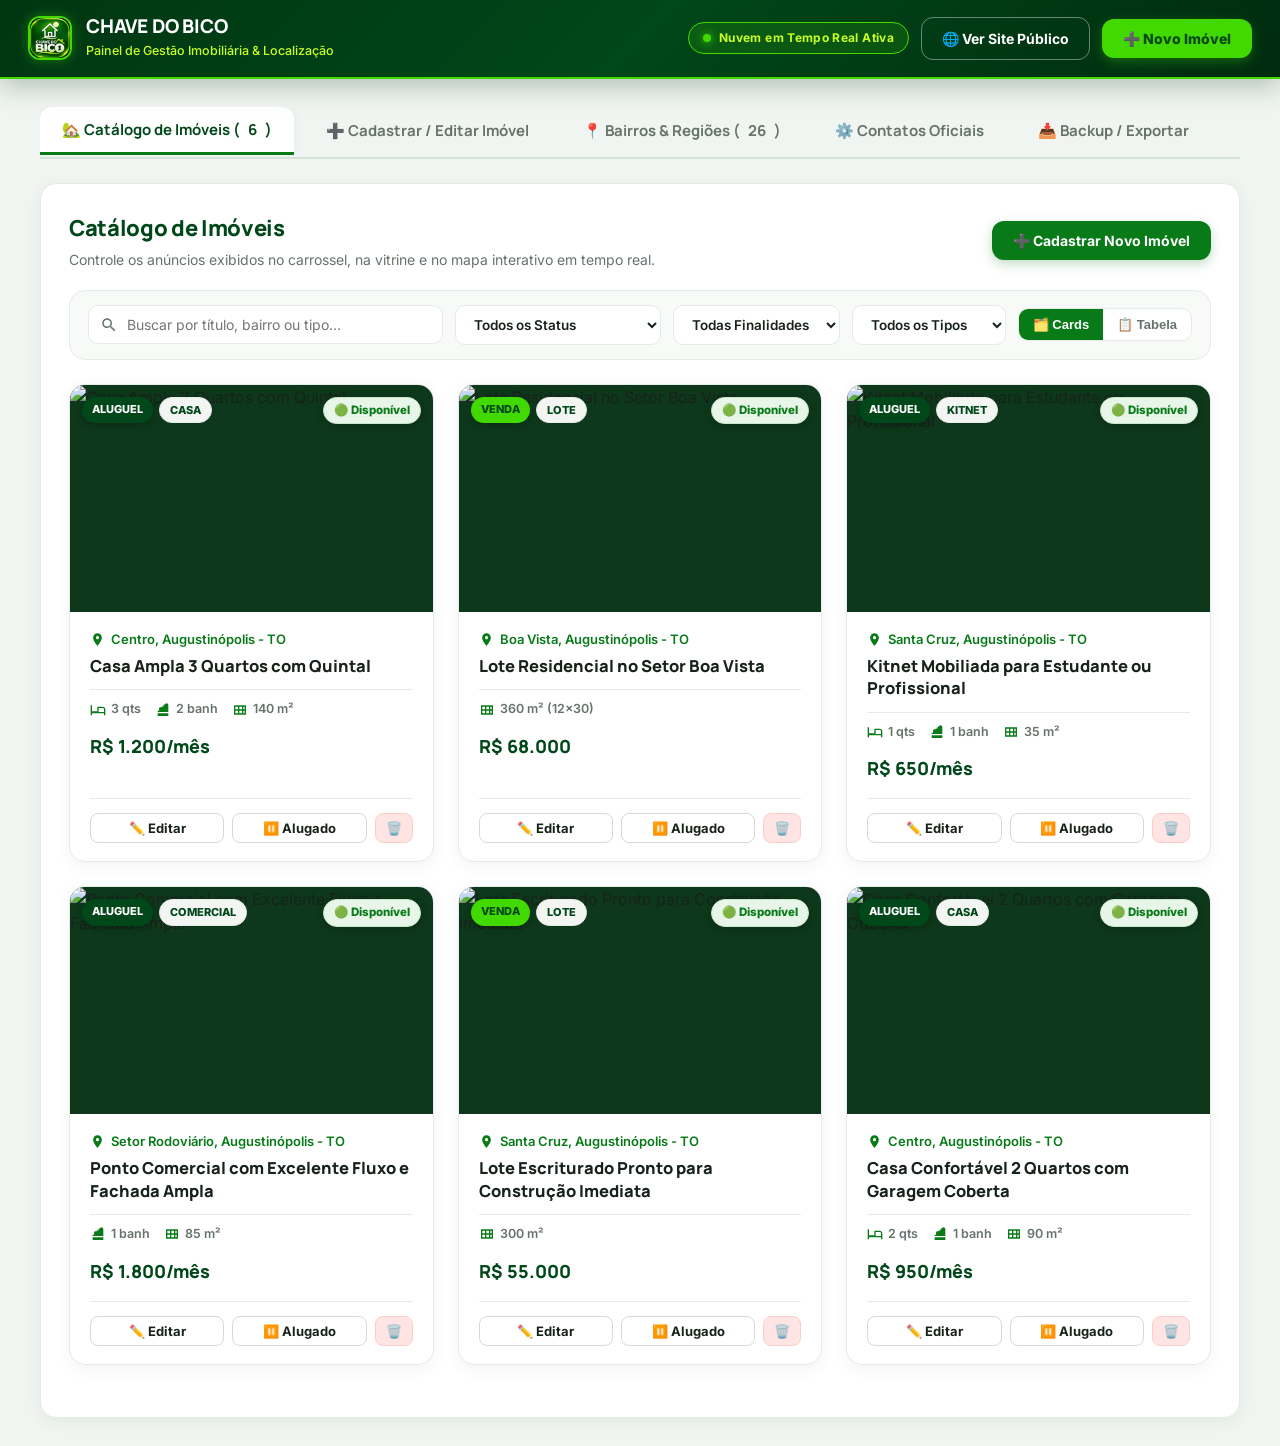
==== commit 8225f116: "fix(mobile): resolve horizontal blowout and implement full mobile responsiveness" ====
--- a/admin.html
+++ b/admin.html
@@ -2,7 +2,7 @@
 <html lang="pt-BR">
 <head>
   <meta charset="UTF-8">
-  <meta name="viewport" content="width=device-width, initial-scale=1.0">
+  <meta name="viewport" content="width=device-width, initial-scale=1.0, maximum-scale=5.0, viewport-fit=cover">
   <title>Painel de Gestão Imobiliária | CHAVE DO BICO</title>
   <meta name="robots" content="noindex, nofollow">
   <link rel="icon" type="image/jpeg" href="logo.jpg">
@@ -48,7 +48,18 @@
     }
 
     *, *::before, *::after { box-sizing: border-box; margin: 0; padding: 0; }
+    html {
+      width: 100%;
+      max-width: 100%;
+      overflow-x: hidden;
+      -webkit-text-size-adjust: 100%;
+      text-size-adjust: 100%;
+    }
     body {
+      width: 100%;
+      max-width: 100%;
+      overflow-x: hidden;
+      position: relative;
       font-family: var(--font-body);
       background-color: #F0F5F1;
       color: var(--text-primary);
@@ -645,9 +656,29 @@
     .badge-info { background-color: #E0F2FE; color: #0284C7; }
 
     @media (max-width: 900px) {
+      .admin-header {
+        flex-direction: column;
+        align-items: flex-start;
+        gap: 12px;
+        padding: 14px 16px;
+      }
+      .header-actions {
+        width: 100%;
+        justify-content: space-between;
+      }
+      .admin-container {
+        padding: 16px 14px 40px;
+      }
       .form-grid { grid-template-columns: 1fr; }
       .form-group.col-span-2, .form-group.col-span-3 { grid-column: span 1; }
       .admin-properties-grid { grid-template-columns: 1fr; }
+      .admin-toolbar {
+        flex-direction: column;
+        align-items: stretch;
+      }
+      .toolbar-search {
+        width: 100%;
+      }
     }
   </style>
 </head>
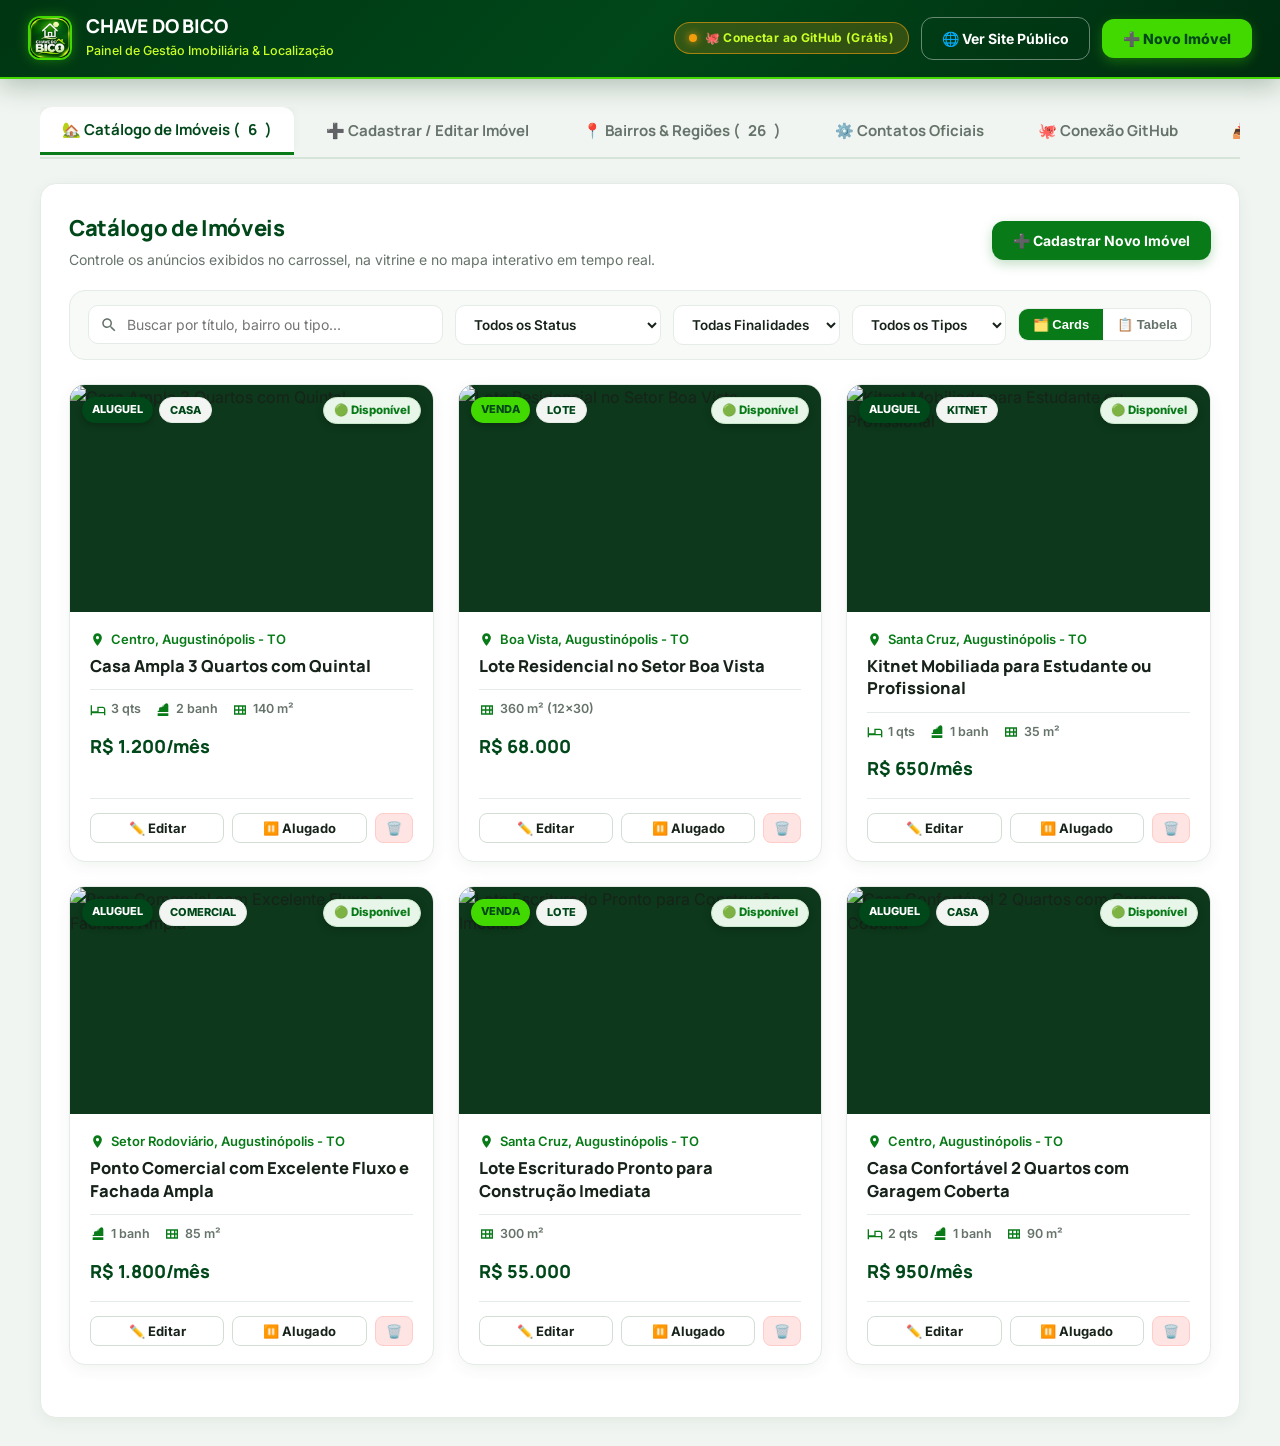
==== commit 6ad76c96: "feat: sincronizacao gratuita com github e alternancia de imoveis no hero" ====
--- a/admin.html
+++ b/admin.html
@@ -696,9 +696,9 @@
       </div>
     </div>
     <div class="header-actions">
-      <div class="cloud-badge" id="cloud-badge" title="Banco de Dados Firestore e Armazenamento em Nuvem">
-        <span class="pulse-dot"></span>
-        <span>Nuvem em Tempo Real Ativa</span>
+      <div class="cloud-badge" id="github-badge" title="Status da Conexão com o GitHub" onclick="abrirTabGithub()" style="cursor: pointer;">
+        <span class="pulse-dot" id="github-badge-dot"></span>
+        <span id="github-badge-text">🐙 Conectar ao GitHub (Grátis)</span>
       </div>
       <a href="index.html" class="btn btn-outline" style="color: #fff; border-color: rgba(255,255,255,0.4);" target="_blank" rel="noopener">
         🌐 Ver Site Público
@@ -716,6 +716,7 @@
       <button class="tab-btn" data-tab="tab-novo" id="tab-btn-novo">➕ Cadastrar / Editar Imóvel</button>
       <button class="tab-btn" data-tab="tab-bairros">📍 Bairros & Regiões (<span id="contagem-bairros">0</span>)</button>
       <button class="tab-btn" data-tab="tab-config">⚙️ Contatos Oficiais</button>
+      <button class="tab-btn" data-tab="tab-github" id="tab-btn-github">🐙 Conexão GitHub</button>
       <button class="tab-btn" data-tab="tab-exportar">📥 Backup / Exportar</button>
     </nav>
 
@@ -1021,6 +1022,50 @@
       </div>
     </section>
 
+    <!-- TAB: CONEXÃO GITHUB (100% GRATUITO SEM CARTÃO) -->
+    <section id="tab-github" class="tab-panel">
+      <div class="admin-card">
+        <div class="admin-card-header">
+          <div>
+            <h2>Conexão com o Repositório GitHub (100% Gratuito)</h2>
+            <p class="sub">Conecte seu painel diretamente ao GitHub para salvar, publicar e remover imóveis online com 1 clique.</p>
+          </div>
+        </div>
+
+        <div style="max-width: 720px; margin-top: 14px;">
+          <div style="background: #F0FDF4; border: 1.5px solid #BBF7D0; border-radius: 12px; padding: 20px; margin-bottom: 22px;">
+            <h4 style="color: #166534; font-size: 16px; margin-bottom: 10px; font-weight: 700; display: flex; align-items: center; gap: 8px;">
+              <span>✅</span> Como gerar seu Token de Acesso em 30 segundos (Grátis):
+            </h4>
+            <ol style="margin-left: 20px; line-height: 1.8; font-size: 14px; color: #14532D;">
+              <li>Abra o link oficial do GitHub com os dados já pré-configurados:<br>
+                <a href="https://github.com/settings/tokens/new?scopes=repo&description=Chave+do+Bico+Admin" target="_blank" rel="noopener" style="font-weight: 700; text-decoration: underline; color: #15803D; font-size: 15px;">👉 Clique aqui para Gerar seu Token no GitHub</a>
+              </li>
+              <li>A caixinha <strong>repo</strong> já estará marcada e o nome preenchido.</li>
+              <li>Role a página até o fim e clique no botão verde <strong>"Generate token"</strong>.</li>
+              <li>Copie o código gerado (começa com <code>ghp_...</code>) e cole no campo abaixo!</li>
+            </ol>
+          </div>
+
+          <div class="form-group" style="margin-bottom: 20px;">
+            <label for="gh-token-input" style="font-weight: 700; color: var(--brand-dark);">Token de Acesso Pessoal (PAT):</label>
+            <div style="display: flex; gap: 10px; margin-top: 8px; flex-wrap: wrap;">
+              <input type="password" id="gh-token-input" placeholder="Cole aqui seu token do GitHub (ghp_...)" style="flex: 1; min-width: 280px; padding: 12px 14px; border: 1.5px solid var(--border); border-radius: 8px; font-family: monospace; font-size: 14px;">
+              <button type="button" class="btn btn-primary" id="btn-salvar-gh-token" onclick="salvarEConectarGithub()">🔗 Salvar e Conectar</button>
+            </div>
+            <p style="font-size: 12.5px; color: var(--text-secondary); margin-top: 8px;">
+              🔒 Segurança: Seu token fica salvo exclusivamente no seu próprio navegador e fala direto com a API segura do GitHub.
+            </p>
+          </div>
+
+          <div style="display: flex; gap: 12px; flex-wrap: wrap; align-items: center;">
+            <button type="button" class="btn btn-outline" id="btn-testar-gh" onclick="testarConexaoGithubUI()">🔍 Testar Conexão</button>
+            <button type="button" class="btn btn-danger" onclick="desconectarGithubUI()" style="margin-left: auto;">Desconectar Token</button>
+          </div>
+        </div>
+      </div>
+    </section>
+
     <!-- TAB 5: BACKUP E EXPORTAÇÃO -->
     <section id="tab-exportar" class="tab-panel">
       <div class="admin-card">
@@ -1045,11 +1090,8 @@
   <!-- Dados Base do Site -->
   <script src="data/site-data.js"></script>
 
-  <!-- Firebase SDKs (Compat) & Sincronização em Tempo Real -->
-  <script src="https://www.gstatic.com/firebasejs/10.8.0/firebase-app-compat.js"></script>
-  <script src="https://www.gstatic.com/firebasejs/10.8.0/firebase-firestore-compat.js"></script>
-  <script src="https://www.gstatic.com/firebasejs/10.8.0/firebase-storage-compat.js"></script>
-  <script src="assets/js/firebase-sync.js"></script>
+  <!-- Integração GitHub Sync (100% Gratuito sem Cartão de Crédito) -->
+  <script src="assets/js/github-sync.js"></script>
 
   <script>
     // Recupera dados do localStorage ou usa o site-data.js inicial
@@ -1276,15 +1318,21 @@
     // Alternar Situação do Imóvel (Alugado / Pausado ou Disponível)
     window.togglePublicadoImovel = async function(id, novoStatus) {
       try {
-        if (window.CDB_FIREBASE) {
-          await window.CDB_FIREBASE.alternarStatusImovel(id, novoStatus);
-          mostrarToast(novoStatus ? '✅ Imóvel REATIVADO no site público!' : '⏸️ Imóvel marcado como ALUGADO (oculto no site público)!');
-        } else {
-          const imovel = DB.imoveis.find(i => String(i.id) === String(id));
-          if (imovel) {
-            imovel.publicado = novoStatus;
-            salvarDados();
-            renderizarCatalogo();
+        const imovel = DB.imoveis.find(i => String(i.id) === String(id));
+        if (imovel) {
+          imovel.publicado = novoStatus;
+          salvarDados();
+          renderizarCatalogo();
+
+          if (window.CDB_GITHUB && window.CDB_GITHUB.estaConectado()) {
+            mostrarToast(novoStatus ? 'Reativando no GitHub...' : 'Marcando como alugado no GitHub...');
+            await window.CDB_GITHUB.salvarNoGitHub(
+              DB,
+              `chore(status): alterar status de "${imovel.titulo}" para ${novoStatus ? 'disponivel' : 'alugado'}`
+            );
+            mostrarToast(novoStatus ? '✅ Imóvel REATIVADO no site público!' : '⏸️ Imóvel marcado como ALUGADO (oculto no site público)!');
+          } else {
+            mostrarToast(novoStatus ? '✅ Imóvel reativado localmente!' : '⏸️ Imóvel marcado como alugado localmente!');
           }
         }
       } catch (err) {
@@ -1292,17 +1340,24 @@
       }
     };
 
-    // Excluir Imóvel definitivamente do Firebase
+    // Excluir Imóvel definitivamente
     window.excluirImovelFirebase = async function(id) {
-      if (confirm('Deseja realmente EXCLUIR este anúncio definitivamente do banco de dados na nuvem?')) {
+      if (confirm('Deseja realmente EXCLUIR este anúncio definitivamente?')) {
         try {
-          if (window.CDB_FIREBASE) {
-            await window.CDB_FIREBASE.excluirImovel(id);
-            mostrarToast('🗑️ Imóvel excluído da nuvem com sucesso!');
+          const itemRemovido = DB.imoveis.find(i => String(i.id) === String(id));
+          DB.imoveis = DB.imoveis.filter(i => String(i.id) !== String(id));
+          salvarDados();
+          renderizarCatalogo();
+
+          if (window.CDB_GITHUB && window.CDB_GITHUB.estaConectado()) {
+            mostrarToast('Excluindo anúncio do GitHub...');
+            await window.CDB_GITHUB.salvarNoGitHub(
+              DB,
+              `chore(imoveis): remover "${itemRemovido ? itemRemovido.titulo : id}"`
+            );
+            mostrarToast('🗑️ Imóvel excluído do GitHub com sucesso!');
           } else {
-            DB.imoveis = DB.imoveis.filter(i => String(i.id) !== String(id));
-            salvarDados();
-            renderizarCatalogo();
+            mostrarToast('🗑️ Imóvel excluído localmente com sucesso!');
           }
         } catch (err) {
           alert('Erro ao excluir imóvel: ' + err.message);
@@ -1310,12 +1365,24 @@
       }
     };
 
-    // Formulário de Imóvel (Salvar / Editar no Firebase)
+    function salvarImovelNoDBLocal(dados) {
+      if (!DB.imoveis) DB.imoveis = [];
+      const idx = DB.imoveis.findIndex(i => String(i.id) === String(dados.id));
+      if (idx >= 0) {
+        DB.imoveis[idx] = Object.assign({}, DB.imoveis[idx], dados);
+      } else {
+        DB.imoveis.unshift(dados);
+      }
+      salvarDados();
+      renderizarCatalogo();
+    }
+
+    // Formulário de Imóvel (Salvar e Publicar Diretamente no GitHub)
     document.getElementById('form-imovel').addEventListener('submit', async function(e) {
       e.preventDefault();
       const btnSalvar = document.getElementById('btn-salvar-imovel');
       btnSalvar.disabled = true;
-      btnSalvar.textContent = 'Salvando na nuvem...';
+      btnSalvar.textContent = 'Salvando imóvel...';
 
       const id = document.getElementById('imovel-id').value;
       const latVal = document.getElementById('campo-lat').value.trim();
@@ -1346,18 +1413,43 @@
         const progressBar = document.getElementById('upload-progress-bar');
         const progressText = document.getElementById('upload-progress-text');
 
+        // Se houver foto selecionada pelo usuário, converte em Base64 otimizado
         if (arquivoFotoSelecionada) {
           progressBox.style.display = 'block';
+          progressText.textContent = 'Otimizando e preparando fotografia...';
+          progressBar.style.width = '50%';
+          if (window.CDB_GITHUB && window.CDB_GITHUB.fileParaBase64) {
+            const fotoBase64 = await window.CDB_GITHUB.fileParaBase64(arquivoFotoSelecionada);
+            if (fotoBase64) {
+              dados.imagem = fotoBase64;
+            }
+          }
+          progressBar.style.width = '100%';
         }
 
-        if (window.CDB_FIREBASE) {
-          await window.CDB_FIREBASE.salvarImovel(dados, arquivoFotoSelecionada, function(pct) {
-            progressBar.style.width = pct.toFixed(0) + '%';
-            progressText.textContent = 'Enviando foto para a nuvem... ' + pct.toFixed(0) + '%';
-          });
-          mostrarToast('✅ Imóvel publicado na nuvem em tempo real!');
+        // Salva imediatamente no banco local do navegador
+        salvarImovelNoDBLocal(dados);
+
+        // Se o GitHub estiver conectado, envia o commit diretamente!
+        if (window.CDB_GITHUB && window.CDB_GITHUB.estaConectado()) {
+          btnSalvar.textContent = 'Publicando no GitHub...';
+          try {
+            await window.CDB_GITHUB.salvarNoGitHub(DB, `feat(imovel): salvar "${dados.titulo}"`);
+            mostrarToast('✅ Imóvel publicado com sucesso no GitHub!');
+          } catch (errGh) {
+            console.error('[Admin] Erro ao sincronizar com GitHub:', errGh);
+            mostrarToast('💾 Salvo no navegador! Erro no GitHub.');
+            alert('⚠️ O imóvel foi salvo com sucesso no seu navegador, mas houve um erro ao enviar para o GitHub:\n\n' + errGh.message + '\n\nVerifique se o seu Token na aba "Conexão GitHub" está correto.');
+          }
         } else {
-          salvarDados();
+          mostrarToast('💾 Salvo com sucesso no seu navegador!');
+          const querConectar = confirm(
+            '✅ Imóvel salvo com sucesso no navegador!\n\n' +
+            'Deseja conectar seu Token do GitHub agora para publicar este imóvel online para todo mundo ver no site oficial?'
+          );
+          if (querConectar) {
+            abrirTabGithub();
+          }
         }
 
         limparFormularioImovel();
@@ -1369,7 +1461,7 @@
 
         document.querySelector('[data-tab="tab-imoveis"]').click();
       } catch (err) {
-        alert('Erro ao salvar imóvel: ' + err.message);
+        alert('Erro ao processar imóvel: ' + err.message);
       } finally {
         btnSalvar.disabled = false;
         btnSalvar.textContent = '💾 Salvar Imóvel na Nuvem';
@@ -1599,16 +1691,112 @@
       document.getElementById('contagem-bairros').textContent = (DB.bairros || []).length;
     }
 
-    // Inicialização da Escuta em Tempo Real do Firestore no Admin
-    function iniciarSincronizacaoNuvemAdmin() {
-      if (window.CDB_FIREBASE) {
-        window.CDB_FIREBASE.ouvirImoveis(function(imoveisNuvem) {
-          if (Array.isArray(imoveisNuvem)) {
-            DB.imoveis = imoveisNuvem;
-            renderizarCatalogo();
-            console.log('[Admin] Imóveis sincronizados com Firestore em tempo real:', imoveisNuvem.length);
-          }
-        });
+    // ==========================================================================
+    // INTEGRAÇÃO GITHUB SYNC (100% GRATUITO SEM CARTÃO)
+    // ==========================================================================
+    function abrirTabGithub() {
+      const tabBtn = document.getElementById('tab-btn-github');
+      if (tabBtn) tabBtn.click();
+    }
+
+    function atualizarStatusBadgeGithub() {
+      const badge = document.getElementById('github-badge');
+      const dot = document.getElementById('github-badge-dot');
+      const text = document.getElementById('github-badge-text');
+      const tokenInput = document.getElementById('gh-token-input');
+      const token = (window.CDB_GITHUB && typeof window.CDB_GITHUB.obterToken === 'function')
+        ? window.CDB_GITHUB.obterToken()
+        : '';
+
+      if (tokenInput && token) {
+        tokenInput.value = token;
+      }
+
+      if (token) {
+        if (badge) {
+          badge.style.backgroundColor = 'rgba(66, 217, 0, 0.15)';
+          badge.style.borderColor = 'rgba(66, 217, 0, 0.6)';
+        }
+        if (dot) {
+          dot.style.background = '#42D900';
+          dot.style.boxShadow = '0 0 8px #42D900';
+        }
+        if (text) {
+          text.textContent = '🐙 GitHub Conectado';
+        }
+      } else {
+        if (badge) {
+          badge.style.backgroundColor = 'rgba(245, 158, 11, 0.2)';
+          badge.style.borderColor = 'rgba(245, 158, 11, 0.6)';
+        }
+        if (dot) {
+          dot.style.background = '#F59E0B';
+          dot.style.boxShadow = '0 0 8px #F59E0B';
+        }
+        if (text) {
+          text.textContent = '🐙 Conectar ao GitHub (Grátis)';
+        }
+      }
+    }
+
+    async function salvarEConectarGithub() {
+      const input = document.getElementById('gh-token-input');
+      const token = (input ? input.value : '').trim();
+      if (!token) {
+        alert('Por favor, cole seu token do GitHub antes de salvar.');
+        return;
+      }
+
+      const btn = document.getElementById('btn-salvar-gh-token');
+      const originalText = btn ? btn.textContent : '';
+      if (btn) {
+        btn.disabled = true;
+        btn.textContent = '⏳ Conectando...';
+      }
+
+      try {
+        await window.CDB_GITHUB.testarConexao(token);
+        window.CDB_GITHUB.salvarToken(token);
+        atualizarStatusBadgeGithub();
+        mostrarToast('✅ Conectado ao GitHub com sucesso! Suas alterações serão salvas na nuvem gratuitamente.');
+      } catch (err) {
+        alert('Erro ao conectar ao GitHub: ' + err.message);
+      } finally {
+        if (btn) {
+          btn.disabled = false;
+          btn.textContent = originalText;
+        }
+      }
+    }
+
+    async function testarConexaoGithubUI() {
+      const btn = document.getElementById('btn-testar-gh');
+      const originalText = btn ? btn.textContent : '';
+      if (btn) {
+        btn.disabled = true;
+        btn.textContent = '⏳ Testando...';
+      }
+
+      try {
+        const res = await window.CDB_GITHUB.testarConexao();
+        mostrarToast(`✅ Conexão ativa com ${res.repo}! Token funcionando perfeitamente.`);
+      } catch (err) {
+        alert('Falha no teste: ' + err.message);
+      } finally {
+        if (btn) {
+          btn.disabled = false;
+          btn.textContent = originalText;
+        }
+      }
+    }
+
+    function desconectarGithubUI() {
+      if (confirm('Deseja desconectar seu token do GitHub deste navegador?')) {
+        window.CDB_GITHUB.salvarToken('');
+        const input = document.getElementById('gh-token-input');
+        if (input) input.value = '';
+        atualizarStatusBadgeGithub();
+        mostrarToast('Token do GitHub desconectado.');
       }
     }
 
@@ -1619,7 +1807,7 @@
     popularSelectBairros();
     carregarConfiguracoes();
     gerarExportacao();
-    iniciarSincronizacaoNuvemAdmin();
+    atualizarStatusBadgeGithub();
   </script>
 </body>
 </html>
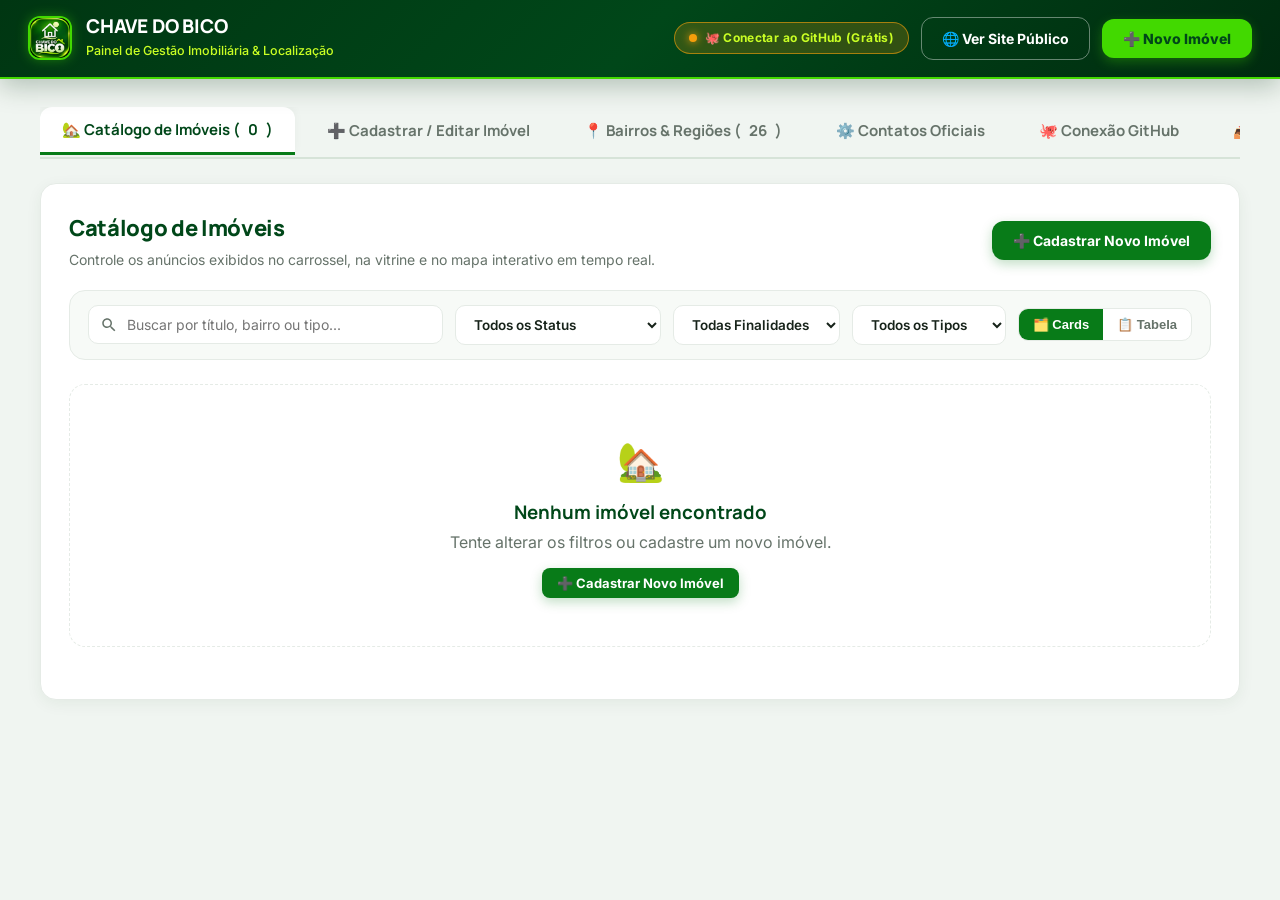
==== commit cbedbae5: "chore: limpar imoveis ficticios e manter site limpo para novos cadastros" ====
--- a/admin.html
+++ b/admin.html
@@ -1110,6 +1110,14 @@
       } else {
         DB = window.CHAVE_DO_BICO_DATA || { imoveis: [], bairros: [], config: {} };
       }
+
+      // Garante remoção de imóveis fictícios/exemplos antigos
+      if (DB && Array.isArray(DB.imoveis)) {
+        DB.imoveis = DB.imoveis.filter(i => !i.exemplo);
+      } else if (DB) {
+        DB.imoveis = [];
+      }
+      localStorage.setItem(STORAGE_KEY, JSON.stringify(DB));
     }
 
     function salvarDados(silencioso = false) {
